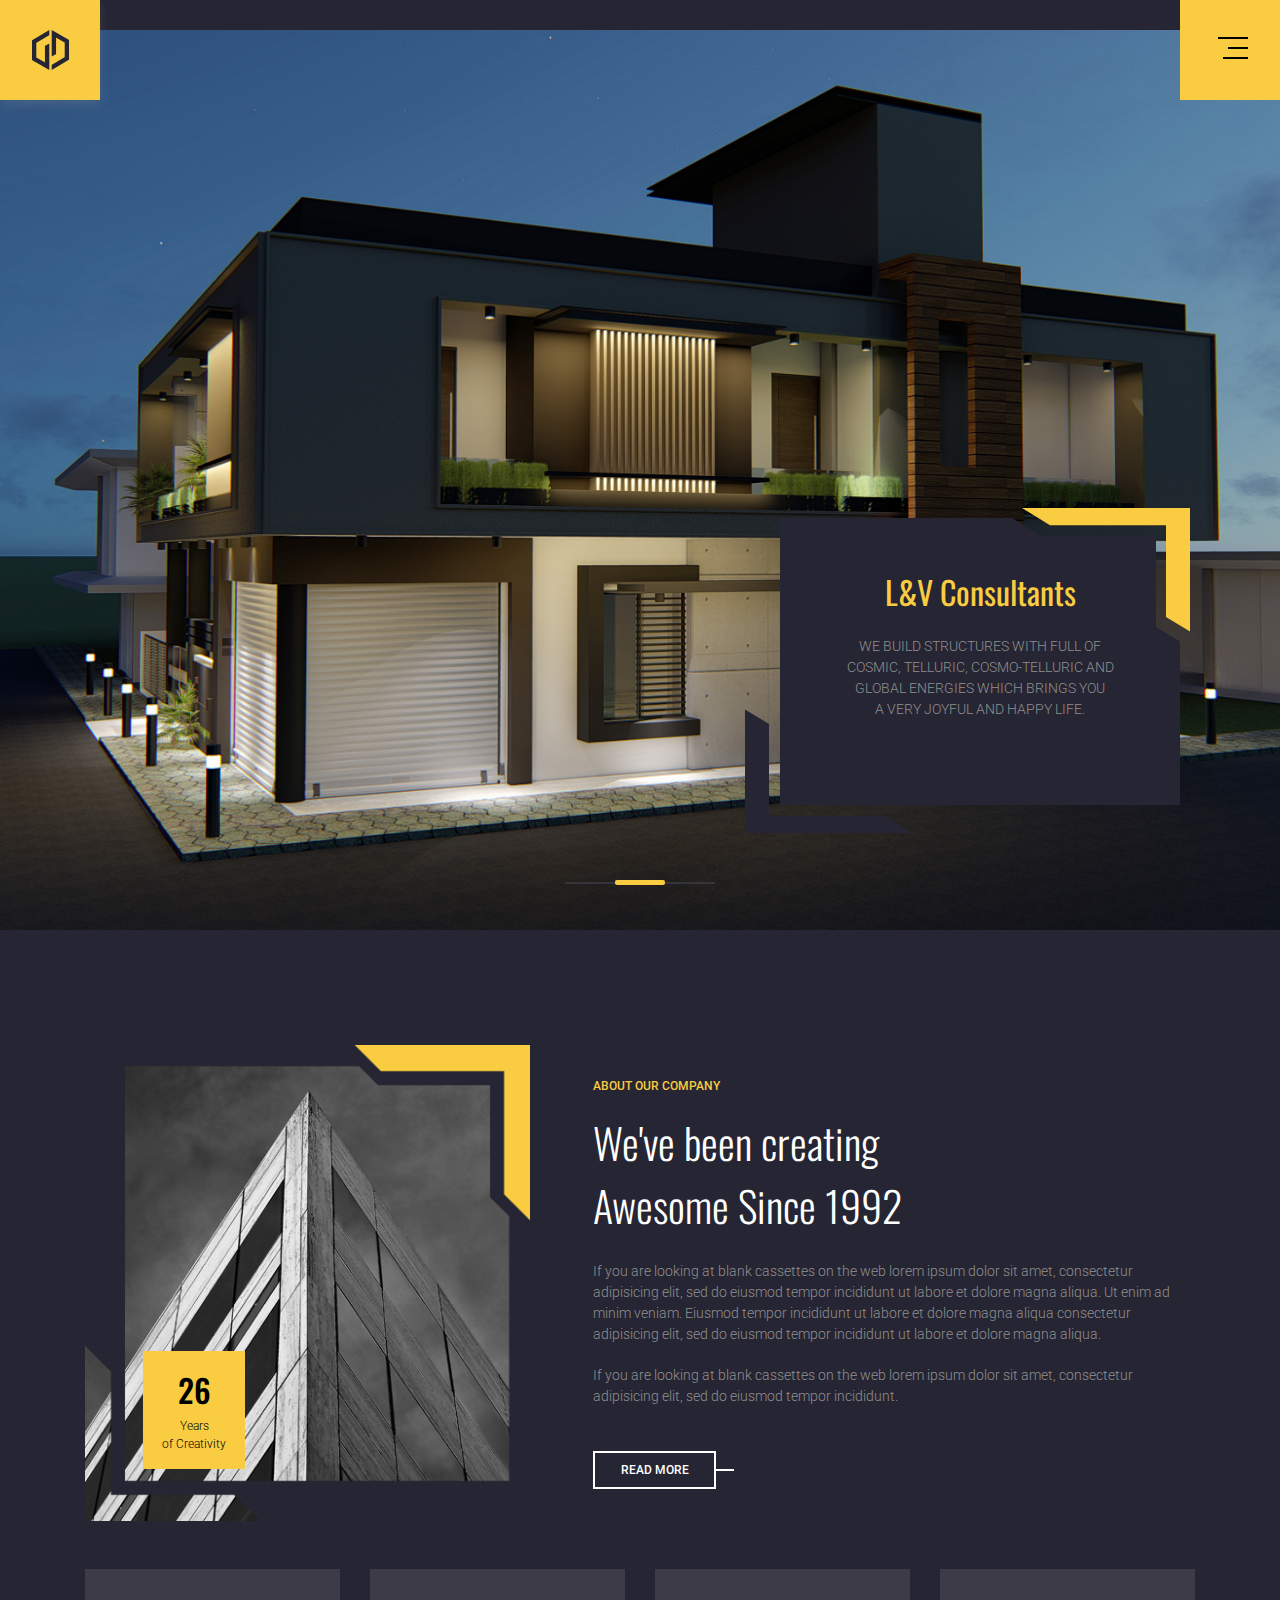
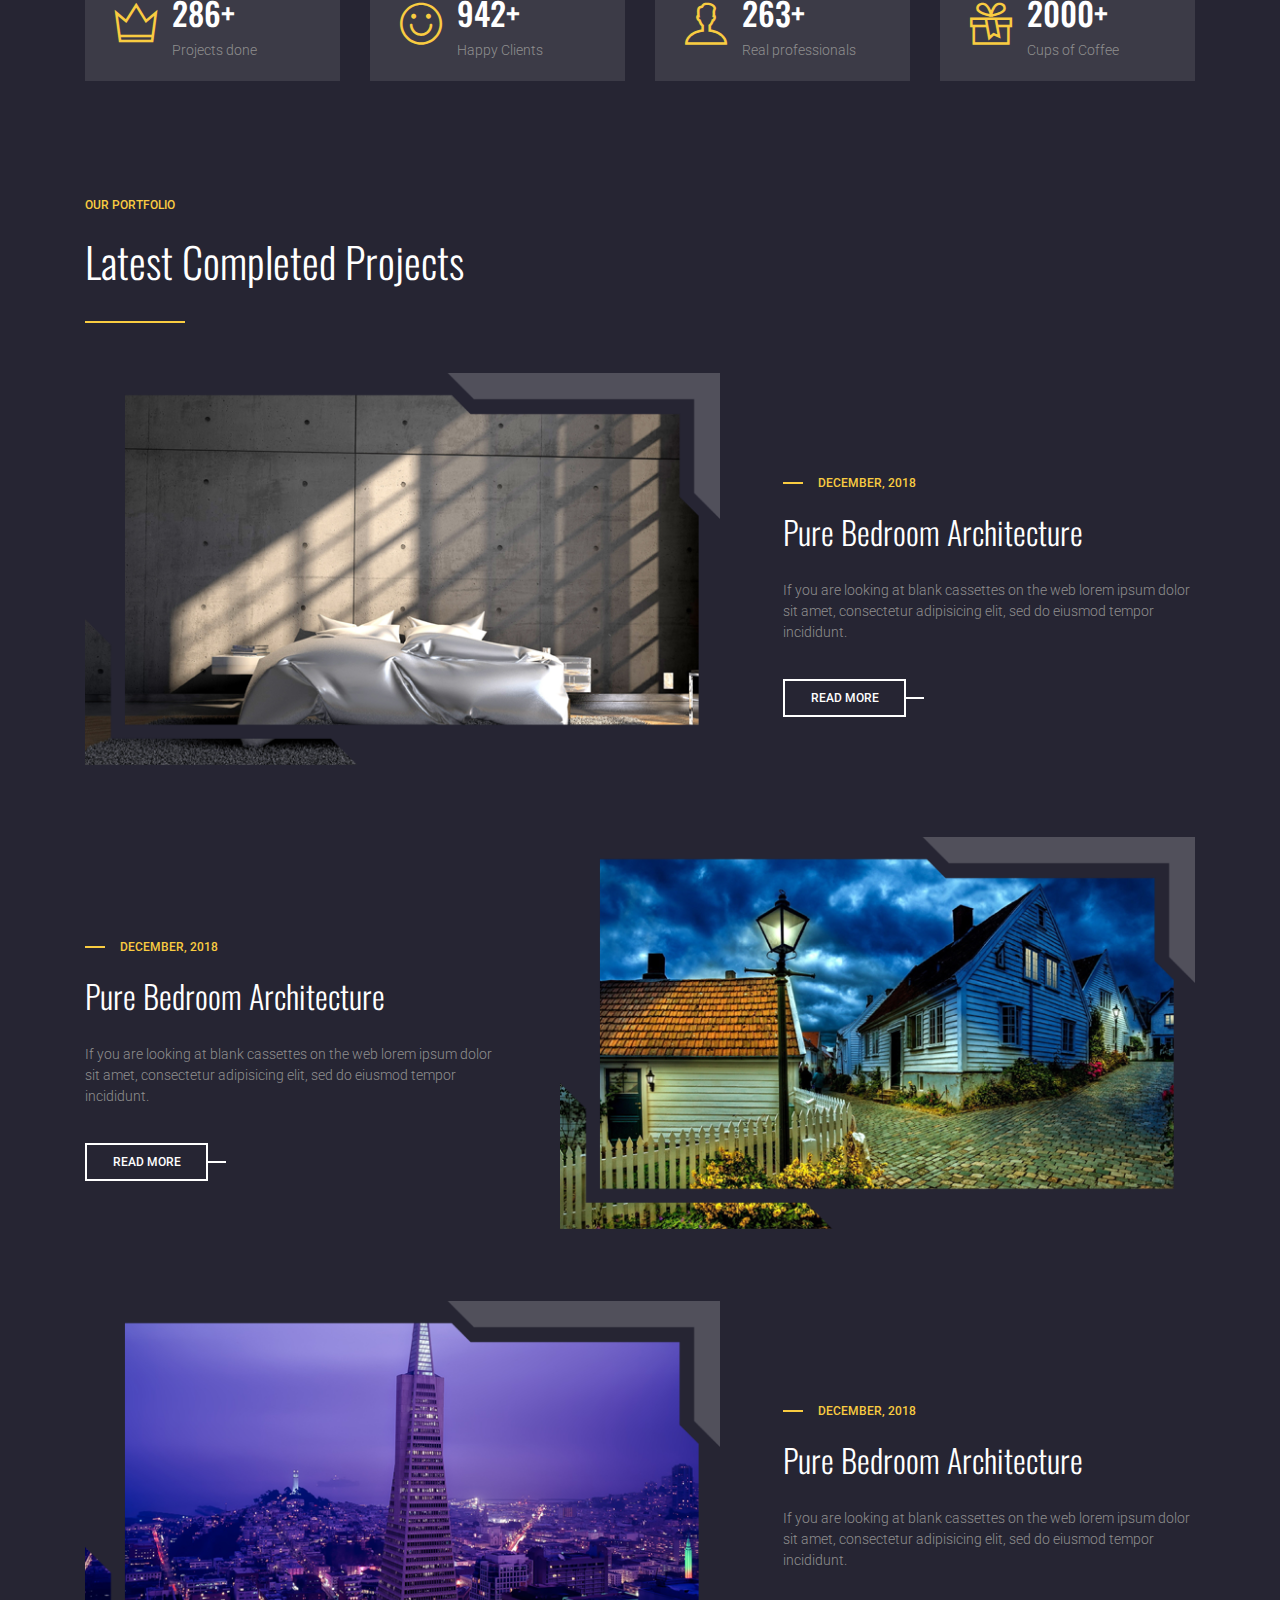
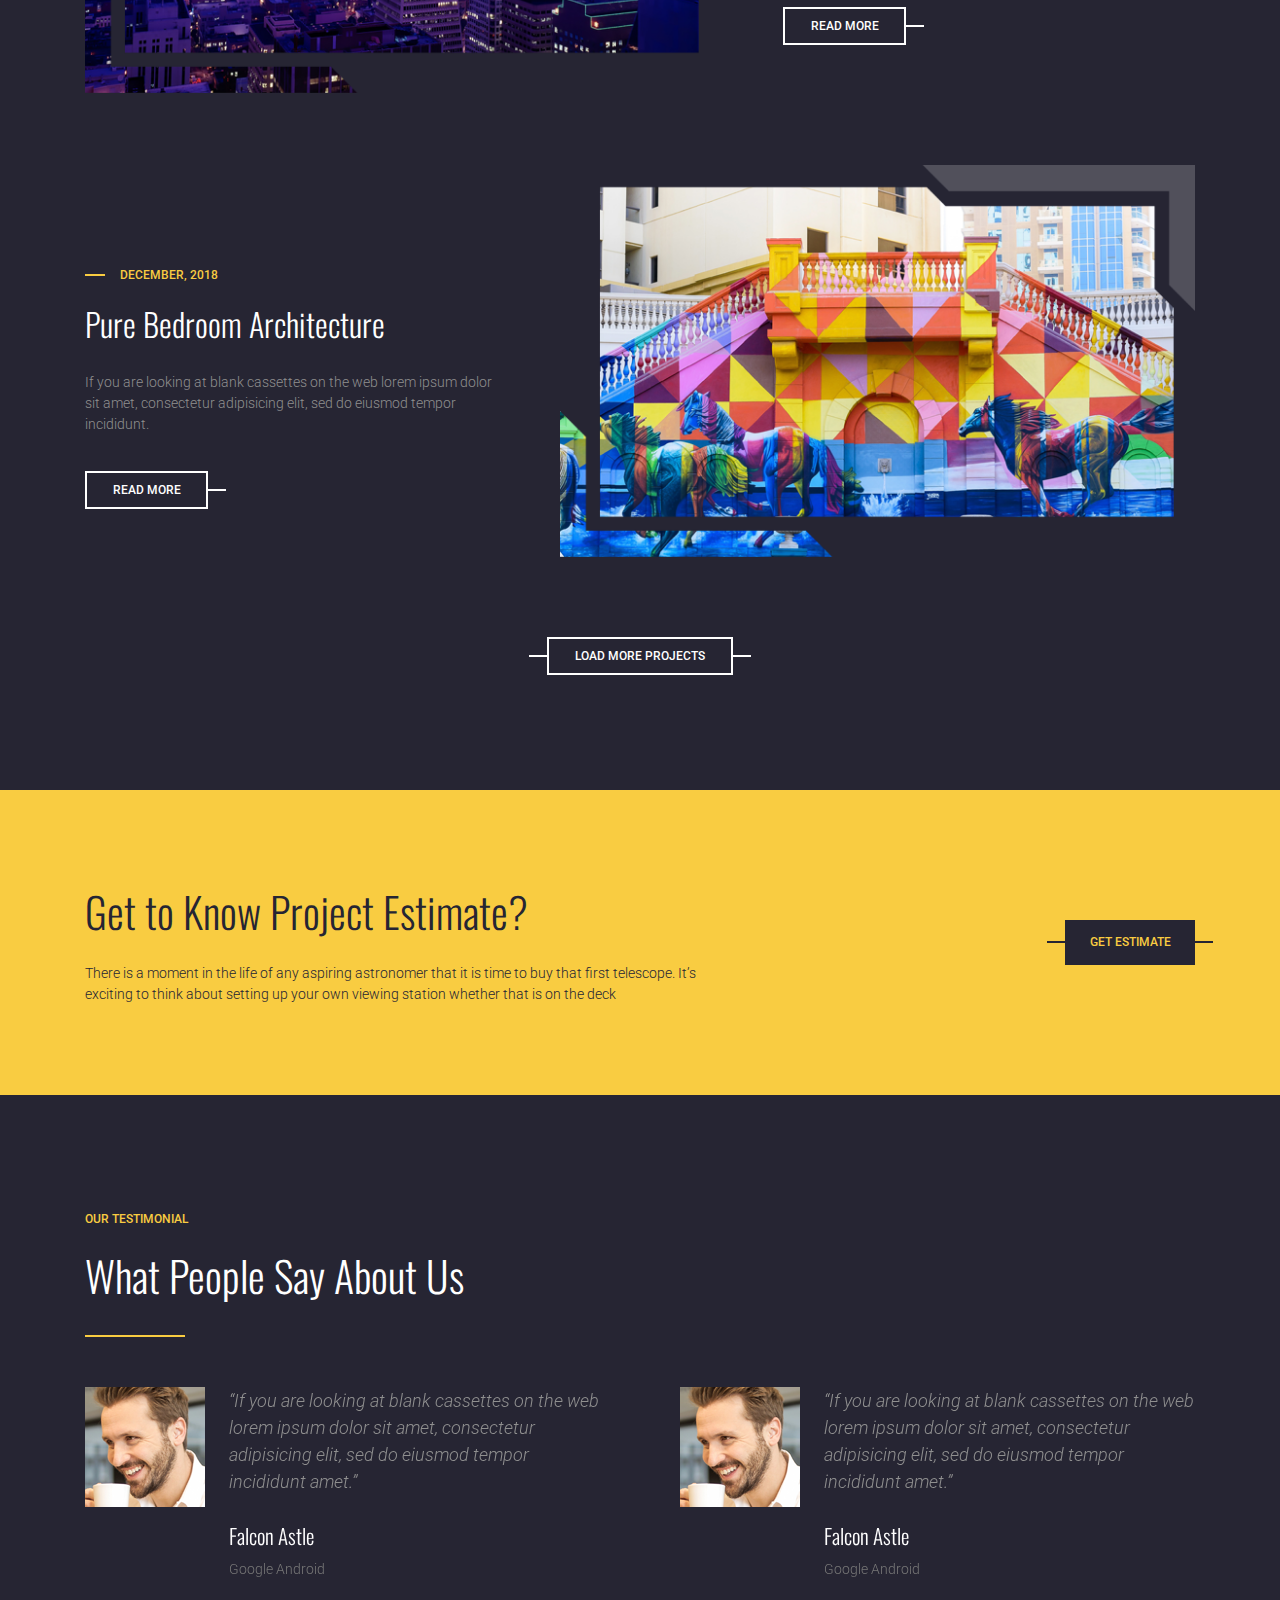
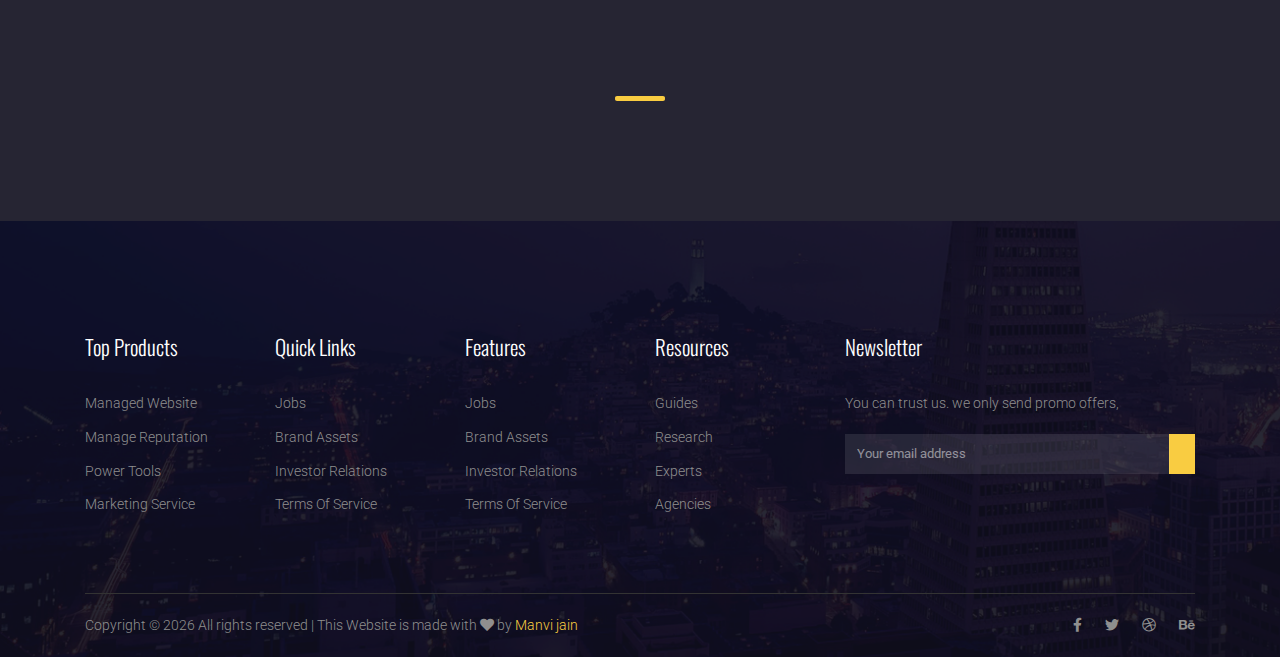
==== index.html @ 7d42d8de "Progress" ====
<!DOCTYPE html>
<html lang="en">
  <head>
    <meta charset="UTF-8" />
    <meta name="viewport" content="width=device-width, initial-scale=1.0" />
    <meta http-equiv="X-UA-Compatible" content="ie=edge" />
    <title>L&V Consultants</title>
    <link
      href="https://fonts.googleapis.com/css?family=Oswald:300,400,500"
      rel="stylesheet"
    />
    <link
      href="https://fonts.googleapis.com/css?family=Roboto:300i,400,500"
      rel="stylesheet"
    />

    <link rel="stylesheet" href="vendor/themify-icons/themify-icons.css" />
    <link
      rel="stylesheet"
      href="https://cdn.linearicons.com/free/1.0.0/icon-font.min.css"
    />
    <link
      rel="stylesheet"
      href="https://use.fontawesome.com/releases/v5.6.3/css/all.css"
    />
    <link
      rel="stylesheet"
      href="vendor/owl-carousel/owl.theme.default.min.css"
    />
    <link rel="stylesheet" href="vendor/owl-carousel/owl.carousel.min.css" />
    <link rel="stylesheet" href="vendor/bootstrap/bootstrap.min.css" />
    <link rel="stylesheet" href="css/style.css" />
  </head>
  <body>
    <!-- ================Offcanvus Menu Area =================-->
    <div class="side_menu">
      <ul class="list menu_right">
        <li>
          <a href="index.html">Home</a>
        </li>
        <li>
          <a href="about.html">About</a>
        </li>
        <li>
          <a href="projects.html">Projects</a>
        </li>
        <li>
          <a href="service.html">Service</a>
        </li>
        <!-- <li>
          <a href="#">Pages</a>
          <ul class="list">
            <li>
              <a href="elements.html">Elements</a>
            </li>
          </ul>
        </li> -->
        <!-- <li>
          <a href="#">Blog</a>
          <ul class="list">
            <li>
              <a href="blog.html">Blog</a>
            </li>
            <li>
              <a href="single-blog.html">Blog Details</a>
            </li>
          </ul>
        </li> -->
        <li>
          <a href="contact.html">Contact</a>
        </li>
      </ul>
    </div>
    <!--================End Offcanvus Menu Area =================-->

    <!--================Canvus Menu Area =================-->
    <div class="canvus_menu">
      <div class="container">
        <div class="float-right">
          <div class="toggle_icon" title="Menu Bar">
            <span></span>
          </div>
        </div>
      </div>
    </div>
    <!--================End Canvus Menu Area =================-->
    <header>
      <div class="hero">
        <a class="navbar-brand" href="index.html">
          <img src="img/logo.png" alt="" />
        </a>

        <div class="owl-carousel owl-theme heroCarousel">
          <div class="item">
            <div class="hero__slide">
              <img src="img/hero-1.jpg" alt="" />
              <div class="hero__slideContent text-center">
                <h1><b>L&V Consultants</b></h1>
                <p>
                  WE BUILD STRUCTURES WITH FULL OF <br />
                  COSMIC, TELLURIC, COSMO-TELLURIC AND <br />
                  GLOBAL ENERGIES WHICH BRINGS YOU <br />
                  A VERY JOYFUL AND HAPPY LIFE.
                </p>
                <!-- <a class="btn btn--leftBorder btn--rightBorder" href="#/"
                  >Details</a
                > -->
                <span class="hero__slideContent--right"></span>
              </div>
            </div>
          </div>
          <div class="item">
            <div class="hero__slide">
              <img src="img/hero-2.jpg" alt="" />
              <div class="hero__slideContent text-center">
                <h1><b>L&V Consultants</b></h1>
                <p>
                  WE BUILD STRUCTURES WITH FULL OF <br />
                  COSMIC, TELLURIC, COSMO-TELLURIC AND <br />
                  GLOBAL ENERGIES WHICH BRINGS YOU <br />
                  A VERY JOYFUL AND HAPPY LIFE.
                </p>
                <!-- <a class="btn btn--leftBorder btn--rightBorder" href="#/"
                  >Details</a
                > -->
                <span class="hero__slideContent--right"></span>
              </div>
            </div>
          </div>
          <div class="item">
            <div class="hero__slide">
              <img src="img/hero-3.jpg" alt="" />
              <div class="hero__slideContent text-center">
                <h1><b>L&V Consultants</b></h1>
                <p>
                  WE BUILD STRUCTURES WITH FULL OF <br />
                  COSMIC, TELLURIC, COSMO-TELLURIC AND <br />
                  GLOBAL ENERGIES WHICH BRINGS YOU <br />
                  A VERY JOYFUL AND HAPPY LIFE.
                </p>
                <!-- <a class="btn btn--leftBorder btn--rightBorder" href="#/"
                  >Details</a
                > -->
                <span class="hero__slideContent--right"></span>
              </div>
            </div>
          </div>
        </div>
      </div>
    </header>

    <section class="about section-margin mb-5">
      <div class="container">
        <div class="row align-items-center">
          <div class="col-md-5">
            <div class="about__img text-center text-md-left mb-5 mb-md-0">
              <img class="img-fluid" src="img/about.png" alt="" />
              <a href="#/" class="about__img__date text-center">
                <h3>26</h3>
                <p>
                  Years <br />
                  of Creativity
                </p>
              </a>
            </div>
          </div>
          <div class="col-md-7 pl-xl-5">
            <div class="section-intro">
              <h4 class="section-intro__title">About our Company</h4>
              <h2 class="section-intro__subtitle">
                We've been creating <br />
                Awesome Since 1992
              </h2>
            </div>
            <p>
              If you are looking at blank cassettes on the web lorem ipsum dolor
              sit amet, consectetur adipisicing elit, sed do eiusmod tempor
              incididunt ut labore et dolore magna aliqua. Ut enim ad minim
              veniam. Eiusmod tempor incididunt ut labore et dolore magna aliqua
              consectetur adipisicing elit, sed do eiusmod tempor incididunt ut
              labore et dolore magna aliqua.
            </p>
            <p>
              If you are looking at blank cassettes on the web lorem ipsum dolor
              sit amet, consectetur adipisicing elit, sed do eiusmod tempor
              incididunt.
            </p>
            <a class="btn btn--rightBorder mt-4" href="#/">Read More</a>
          </div>
        </div>
      </div>
    </section>

    <section class="overview">
      <div class="container">
        <div class="row">
          <div class="col-sm-6 col-lg-4 col-xl-3 mb-4 mb-xl-0">
            <div class="media align-items-center overview__single">
              <span class="overview__single__icon"
                ><i class="ti-crown"></i
              ></span>
              <div class="media-body">
                <h3>286+</h3>
                <p>Projects done</p>
              </div>
            </div>
          </div>

          <div class="col-sm-6 col-lg-4 col-xl-3 mb-4 mb-xl-0">
            <div class="media align-items-center overview__single">
              <span class="overview__single__icon"
                ><i class="ti-face-smile"></i
              ></span>
              <div class="media-body">
                <h3>942+</h3>
                <p>Happy Clients</p>
              </div>
            </div>
          </div>

          <div class="col-sm-6 col-lg-4 col-xl-3 mb-4 mb-xl-0">
            <div class="media align-items-center overview__single">
              <span class="overview__single__icon"
                ><i class="ti-user"></i
              ></span>
              <div class="media-body">
                <h3>263+</h3>
                <p>Real professionals</p>
              </div>
            </div>
          </div>

          <div class="col-sm-6 col-lg-4 col-xl-3 mb-4 mb-xl-0">
            <div class="media align-items-center overview__single">
              <span class="overview__single__icon"
                ><i class="ti-gift"></i
              ></span>
              <div class="media-body">
                <h3>2000+</h3>
                <p>Cups of Coffee</p>
              </div>
            </div>
          </div>
        </div>
      </div>
    </section>

    <section class="portfolio section-margin">
      <div class="container">
        <div class="section-intro">
          <h4 class="section-intro__title">OUR PORTFOLIO</h4>
          <h2 class="section-intro__subtitle bottom-border">
            Latest Completed Projects
          </h2>
        </div>

        <div class="row align-items-end pb-md-5 mb-4">
          <div class="col-md-7 mb-4 mb-md-0">
            <div class="portfolio__img">
              <img class="img-fluid" src="img/portfolio1.png" alt="" />
            </div>
          </div>
          <div class="col-md-5 mb-5 pl-xl-5">
            <h4 class="section-intro__title left-border">December, 2018</h4>
            <h2 class="section-intro__subtitle small">
              Pure Bedroom Architecture
            </h2>
            <p>
              If you are looking at blank cassettes on the web lorem ipsum dolor
              sit amet, consectetur adipisicing elit, sed do eiusmod tempor
              incididunt.
            </p>

            <a class="btn btn--rightBorder mt-3" href="#/">Read More</a>
          </div>
        </div>

        <div class="row align-items-end pb-md-5 mb-4">
          <div class="col-md-5 mb-5 pr-xl-5 order-2 order-md-1">
            <h4 class="section-intro__title left-border">December, 2018</h4>
            <h2 class="section-intro__subtitle small">
              Pure Bedroom Architecture
            </h2>
            <p>
              If you are looking at blank cassettes on the web lorem ipsum dolor
              sit amet, consectetur adipisicing elit, sed do eiusmod tempor
              incididunt.
            </p>

            <a class="btn btn--rightBorder mt-3" href="#/">Read More</a>
          </div>
          <div class="col-md-7 mb-4 mb-md-0 order-1 order-md-2">
            <div class="portfolio__img">
              <img class="img-fluid" src="img/portfolio2.png" alt="" />
            </div>
          </div>
        </div>

        <div class="row align-items-end pb-md-5 mb-4">
          <div class="col-md-7 mb-4 mb-md-0">
            <div class="portfolio__img">
              <img class="img-fluid" src="img/portfolio3.png" alt="" />
            </div>
          </div>

          <div class="col-md-5 mb-5 pl-xl-5">
            <h4 class="section-intro__title left-border">December, 2018</h4>
            <h2 class="section-intro__subtitle small">
              Pure Bedroom Architecture
            </h2>
            <p>
              If you are looking at blank cassettes on the web lorem ipsum dolor
              sit amet, consectetur adipisicing elit, sed do eiusmod tempor
              incididunt.
            </p>

            <a class="btn btn--rightBorder mt-3" href="#/">Read More</a>
          </div>
        </div>

        <div class="row align-items-end pb-md-5 mb-4">
          <div class="col-md-5 mb-5 pr-xl-5 order-2 order-md-1">
            <h4 class="section-intro__title left-border">December, 2018</h4>
            <h2 class="section-intro__subtitle small">
              Pure Bedroom Architecture
            </h2>
            <p>
              If you are looking at blank cassettes on the web lorem ipsum dolor
              sit amet, consectetur adipisicing elit, sed do eiusmod tempor
              incididunt.
            </p>

            <a class="btn btn--rightBorder mt-3" href="#/">Read More</a>
          </div>

          <div class="col-md-7 order-1 order-md-2 mb-4 mb-md-0">
            <div class="portfolio__img">
              <img class="img-fluid" src="img/portfolio4.png" alt="" />
            </div>
          </div>
        </div>

        <div class="text-center pt-2">
          <button class="btn btn--rightBorder btn--leftBorder">
            Load More Projects
          </button>
        </div>
      </div>
    </section>

    <section class="tips tips-bg">
      <div class="container">
        <div class="row align-items-center">
          <div class="col-lg-7 mb-4 mb-lg-0">
            <h2 class="section-intro__subtitle">
              Get to Know Project Estimate?
            </h2>
            <p>
              There is a moment in the life of any aspiring astronomer that it
              is time to buy that first telescope. It’s exciting to think about
              setting up your own viewing station whether that is on the deck
            </p>
          </div>
          <div class="col-lg-5 text-center text-lg-right">
            <a class="btn btn-dark btn--leftBorder btn--rightBorder" href="#/"
              >Get Estimate</a
            >
          </div>
        </div>
      </div>
    </section>

    <section class="testimonial section-margin">
      <div class="container">
        <div class="section-intro">
          <h4 class="section-intro__title">OUR Testimonial</h4>
          <h2 class="section-intro__subtitle bottom-border">
            What People Say About Us
          </h2>
        </div>

        <div class="owl-carousel owl-theme testimonialCarousel">
          <div class="item">
            <div class="media testimonial__slide">
              <img
                class="img-fluid mr-4"
                src="img/testimonial.png"
                width="120"
                height="125"
                alt=""
              />
              <div class="media-body">
                <blockquote>
                  “If you are looking at blank cassettes on the web lorem ipsum
                  dolor sit amet, consectetur adipisicing elit, sed do eiusmod
                  tempor incididunt amet.”
                </blockquote>
                <h3>Falcon Astle</h3>
                <p>Google Android</p>
              </div>
            </div>
          </div>
          <div class="item">
            <div class="media testimonial__slide">
              <img
                class="img-fluid mr-4"
                src="img/testimonial.png"
                width="120"
                height="125"
                alt=""
              />
              <div class="media-body">
                <blockquote>
                  “If you are looking at blank cassettes on the web lorem ipsum
                  dolor sit amet, consectetur adipisicing elit, sed do eiusmod
                  tempor incididunt amet.”
                </blockquote>
                <h3>Falcon Astle</h3>
                <p>Google Android</p>
              </div>
            </div>
          </div>
          <div class="item">
            <div class="media testimonial__slide">
              <img
                class="img-fluid mr-4"
                src="img/testimonial.png"
                width="120"
                height="125"
                alt=""
              />
              <div class="media-body">
                <blockquote>
                  “If you are looking at blank cassettes on the web lorem ipsum
                  dolor sit amet, consectetur adipisicing elit, sed do eiusmod
                  tempor incididunt amet.”
                </blockquote>
                <h3>Falcon Astle</h3>
                <p>Google Android</p>
              </div>
            </div>
          </div>
          <div class="item">
            <div class="media testimonial__slide">
              <img
                class="img-fluid mr-4"
                src="img/testimonial.png"
                width="120"
                height="125"
                alt=""
              />
              <div class="media-body">
                <blockquote>
                  “If you are looking at blank cassettes on the web lorem ipsum
                  dolor sit amet, consectetur adipisicing elit, sed do eiusmod
                  tempor incididunt amet.”
                </blockquote>
                <h3>Falcon Astle</h3>
                <p>Google Android</p>
              </div>
            </div>
          </div>
          <div class="item">
            <div class="media testimonial__slide">
              <img
                class="img-fluid mr-4"
                src="img/testimonial.png"
                width="120"
                height="125"
                alt=""
              />
              <div class="media-body">
                <blockquote>
                  “If you are looking at blank cassettes on the web lorem ipsum
                  dolor sit amet, consectetur adipisicing elit, sed do eiusmod
                  tempor incididunt amet.”
                </blockquote>
                <h3>Falcon Astle</h3>
                <p>Google Android</p>
              </div>
            </div>
          </div>
        </div>
      </div>
    </section>

    <footer class="footer footer-bg">
      <div class="container">
        <div class="row">
          <div class="col-sm-4 col-lg-2 mb-4 mb-lg-0 text-left">
            <h3 class="footer__title">Top Products</h3>
            <ul class="footer__link">
              <li><a href="#/">managed Website</a></li>
              <li><a href="#/">Manage Reputation</a></li>
              <li><a href="#/">power Tools</a></li>
              <li><a href="#/">Marketing Service</a></li>
            </ul>
          </div>
          <div class="col-sm-4 col-lg-2 mb-4 mb-lg-0 text-left">
            <h3 class="footer__title">Quick Links</h3>
            <ul class="footer__link">
              <li><a href="#/">Jobs</a></li>
              <li><a href="#/">Brand Assets</a></li>
              <li><a href="#/">Investor Relations</a></li>
              <li><a href="#/">Terms of Service</a></li>
            </ul>
          </div>
          <div class="col-sm-4 col-lg-2 mb-4 mb-lg-0 text-left">
            <h3 class="footer__title">Features</h3>
            <ul class="footer__link">
              <li><a href="#/">Jobs</a></li>
              <li><a href="#/">Brand Assets</a></li>
              <li><a href="#/">Investor Relations</a></li>
              <li><a href="#/">Terms of Service</a></li>
            </ul>
          </div>
          <div class="col-sm-4 col-lg-2 mb-4 mb-lg-0 text-left">
            <h3 class="footer__title">Resources</h3>
            <ul class="footer__link">
              <li><a href="#/">Guides</a></li>
              <li><a href="#/">Research</a></li>
              <li><a href="#/">Experts</a></li>
              <li><a href="#/">Agencies</a></li>
            </ul>
          </div>
          <div class="col-sm-8 col-lg-4 mb-4 mb-lg-0 text-left">
            <h3 class="footer__title">Newsletter</h3>
            <p>You can trust us. we only send promo offers,</p>
            <form action="" class="form-subscribe">
              <div class="input-group">
                <input
                  type="email"
                  class="form-control"
                  placeholder="Your email address"
                  required
                />
                <div class="input-group-append">
                  <button class="btn-append" type="submit">
                    <i class="lnr lnr-arrow-right"></i>
                  </button>
                </div>
              </div>
            </form>
          </div>
        </div>
        <div
          class="d-sm-flex justify-content-between footer__bottom top-border"
        >
          <p>
            <!-- Link back to Colorlib can't be removed. Template is licensed under CC BY 3.0. -->
            Copyright &copy;
            <script>
              document.write(new Date().getFullYear());
            </script>
            All rights reserved | This Website is made with
            <i class="fa fa-heart" aria-hidden="true"></i> by
            <a href="https://colorlib.com" target="_blank">Manvi jain</a>
            <!-- Link back to Colorlib can't be removed. Template is licensed under CC BY 3.0. -->
          </p>
          <ul class="social-icons mt-2 mt-sm-0">
            <li>
              <a href="#/"><i class="fab fa-facebook-f"></i></a>
            </li>
            <li>
              <a href="#/"><i class="fab fa-twitter"></i></a>
            </li>
            <li>
              <a href="#/"><i class="fab fa-dribbble"></i></a>
            </li>
            <li>
              <a href="#/"><i class="fab fa-behance"></i></a>
            </li>
          </ul>
        </div>
      </div>
    </footer>

    <script src="vendor/jquery/jquery-3.2.1.min.js"></script>
    <script src="vendor/bootstrap/bootstrap.bundle.min.js"></script>
    <script src="vendor/owl-carousel/owl.carousel.min.js"></script>

    <script>
      var testimonialCarousel = $(".testimonialCarousel");
      testimonialCarousel.owlCarousel({
        loop: true,
        margin: 80,
        startPosition: 2,
        nav: false,
        responsiveClass: true,
        responsive: {
          0: {
            items: 1,
          },
          1000: {
            items: 2,
            loop: true,
          },
        },
      });

      var heroCarousel = $(".heroCarousel");
      heroCarousel.owlCarousel({
        loop: true,
        margin: 10,
        nav: false,
        startPosition: 1,
        responsiveClass: true,
        responsive: {
          0: {
            items: 1,
          },
        },
      });

      var dropToggle = $(".menu_right > li").has("ul").children("a");
      dropToggle.on("click", function () {
        dropToggle.not(this).closest("li").find("ul").slideUp(200);
        $(this).closest("li").children("ul").slideToggle(200);
        return false;
      });

      $(".toggle_icon").on("click", function () {
        $("body").toggleClass("open");
      });
    </script>
  </body>
</html>
---- vendor/themify-icons/themify-icons.css ----
@font-face {
	font-family: 'themify';
	src:url('fonts/themify.eot?-fvbane');
	src:url('fonts/themify.eot?#iefix-fvbane') format('embedded-opentype'),
		url('fonts/themify.woff?-fvbane') format('woff'),
		url('fonts/themify.ttf?-fvbane') format('truetype'),
		url('fonts/themify.svg?-fvbane#themify') format('svg');
	font-weight: normal;
	font-style: normal;
}

[class^="ti-"], [class*=" ti-"] {
	font-family: 'themify';
	speak: none;
	font-style: normal;
	font-weight: normal;
	font-variant: normal;
	text-transform: none;
	line-height: 1;

	/* Better Font Rendering =========== */
	-webkit-font-smoothing: antialiased;
	-moz-osx-font-smoothing: grayscale;
}

.ti-wand:before {
	content: "\e600";
}
.ti-volume:before {
	content: "\e601";
}
.ti-user:before {
	content: "\e602";
}
.ti-unlock:before {
	content: "\e603";
}
.ti-unlink:before {
	content: "\e604";
}
.ti-trash:before {
	content: "\e605";
}
.ti-thought:before {
	content: "\e606";
}
.ti-target:before {
	content: "\e607";
}
.ti-tag:before {
	content: "\e608";
}
.ti-tablet:before {
	content: "\e609";
}
.ti-star:before {
	content: "\e60a";
}
.ti-spray:before {
	content: "\e60b";
}
.ti-signal:before {
	content: "\e60c";
}
.ti-shopping-cart:before {
	content: "\e60d";
}
.ti-shopping-cart-full:before {
	content: "\e60e";
}
.ti-settings:before {
	content: "\e60f";
}
.ti-search:before {
	content: "\e610";
}
.ti-zoom-in:before {
	content: "\e611";
}
.ti-zoom-out:before {
	content: "\e612";
}
.ti-cut:before {
	content: "\e613";
}
.ti-ruler:before {
	content: "\e614";
}
.ti-ruler-pencil:before {
	content: "\e615";
}
.ti-ruler-alt:before {
	content: "\e616";
}
.ti-bookmark:before {
	content: "\e617";
}
.ti-bookmark-alt:before {
	content: "\e618";
}
.ti-reload:before {
	content: "\e619";
}
.ti-plus:before {
	content: "\e61a";
}
.ti-pin:before {
	content: "\e61b";
}
.ti-pencil:before {
	content: "\e61c";
}
.ti-pencil-alt:before {
	content: "\e61d";
}
.ti-paint-roller:before {
	content: "\e61e";
}
.ti-paint-bucket:before {
	content: "\e61f";
}
.ti-na:before {
	content: "\e620";
}
.ti-mobile:before {
	content: "\e621";
}
.ti-minus:before {
	content: "\e622";
}
.ti-medall:before {
	content: "\e623";
}
.ti-medall-alt:before {
	content: "\e624";
}
.ti-marker:before {
	content: "\e625";
}
.ti-marker-alt:before {
	content: "\e626";
}
.ti-arrow-up:before {
	content: "\e627";
}
.ti-arrow-right:before {
	content: "\e628";
}
.ti-arrow-left:before {
	content: "\e629";
}
.ti-arrow-down:before {
	content: "\e62a";
}
.ti-lock:before {
	content: "\e62b";
}
.ti-location-arrow:before {
	content: "\e62c";
}
.ti-link:before {
	content: "\e62d";
}
.ti-layout:before {
	content: "\e62e";
}
.ti-layers:before {
	content: "\e62f";
}
.ti-layers-alt:before {
	content: "\e630";
}
.ti-key:before {
	content: "\e631";
}
.ti-import:before {
	content: "\e632";
}
.ti-image:before {
	content: "\e633";
}
.ti-heart:before {
	content: "\e634";
}
.ti-heart-broken:before {
	content: "\e635";
}
.ti-hand-stop:before {
	content: "\e636";
}
.ti-hand-open:before {
	content: "\e637";
}
.ti-hand-drag:before {
	content: "\e638";
}
.ti-folder:before {
	content: "\e639";
}
.ti-flag:before {
	content: "\e63a";
}
.ti-flag-alt:before {
	content: "\e63b";
}
.ti-flag-alt-2:before {
	content: "\e63c";
}
.ti-eye:before {
	content: "\e63d";
}
.ti-export:before {
	content: "\e63e";
}
.ti-exchange-vertical:before {
	content: "\e63f";
}
.ti-desktop:before {
	content: "\e640";
}
.ti-cup:before {
	content: "\e641";
}
.ti-crown:before {
	content: "\e642";
}
.ti-comments:before {
	content: "\e643";
}
.ti-comment:before {
	content: "\e644";
}
.ti-comment-alt:before {
	content: "\e645";
}
.ti-close:before {
	content: "\e646";
}
.ti-clip:before {
	content: "\e647";
}
.ti-angle-up:before {
	content: "\e648";
}
.ti-angle-right:before {
	content: "\e649";
}
.ti-angle-left:before {
	content: "\e64a";
}
.ti-angle-down:before {
	content: "\e64b";
}
.ti-check:before {
	content: "\e64c";
}
.ti-check-box:before {
	content: "\e64d";
}
.ti-camera:before {
	content: "\e64e";
}
.ti-announcement:before {
	content: "\e64f";
}
.ti-brush:before {
	content: "\e650";
}
.ti-briefcase:before {
	content: "\e651";
}
.ti-bolt:before {
	content: "\e652";
}
.ti-bolt-alt:before {
	content: "\e653";
}
.ti-blackboard:before {
	content: "\e654";
}
.ti-bag:before {
	content: "\e655";
}
.ti-move:before {
	content: "\e656";
}
.ti-arrows-vertical:before {
	content: "\e657";
}
.ti-arrows-horizontal:before {
	content: "\e658";
}
.ti-fullscreen:before {
	content: "\e659";
}
.ti-arrow-top-right:before {
	content: "\e65a";
}
.ti-arrow-top-left:before {
	content: "\e65b";
}
.ti-arrow-circle-up:before {
	content: "\e65c";
}
.ti-arrow-circle-right:before {
	content: "\e65d";
}
.ti-arrow-circle-left:before {
	content: "\e65e";
}
.ti-arrow-circle-down:before {
	content: "\e65f";
}
.ti-angle-double-up:before {
	content: "\e660";
}
.ti-angle-double-right:before {
	content: "\e661";
}
.ti-angle-double-left:before {
	content: "\e662";
}
.ti-angle-double-down:before {
	content: "\e663";
}
.ti-zip:before {
	content: "\e664";
}
.ti-world:before {
	content: "\e665";
}
.ti-wheelchair:before {
	content: "\e666";
}
.ti-view-list:before {
	content: "\e667";
}
.ti-view-list-alt:before {
	content: "\e668";
}
.ti-view-grid:before {
	content: "\e669";
}
.ti-uppercase:before {
	content: "\e66a";
}
.ti-upload:before {
	content: "\e66b";
}
.ti-underline:before {
	content: "\e66c";
}
.ti-truck:before {
	content: "\e66d";
}
.ti-timer:before {
	content: "\e66e";
}
.ti-ticket:before {
	content: "\e66f";
}
.ti-thumb-up:before {
	content: "\e670";
}
.ti-thumb-down:before {
	content: "\e671";
}
.ti-text:before {
	content: "\e672";
}
.ti-stats-up:before {
	content: "\e673";
}
.ti-stats-down:before {
	content: "\e674";
}
.ti-split-v:before {
	content: "\e675";
}
.ti-split-h:before {
	content: "\e676";
}
.ti-smallcap:before {
	content: "\e677";
}
.ti-shine:before {
	content: "\e678";
}
.ti-shift-right:before {
	content: "\e679";
}
.ti-shift-left:before {
	content: "\e67a";
}
.ti-shield:before {
	content: "\e67b";
}
.ti-notepad:before {
	content: "\e67c";
}
.ti-server:before {
	content: "\e67d";
}
.ti-quote-right:before {
	content: "\e67e";
}
.ti-quote-left:before {
	content: "\e67f";
}
.ti-pulse:before {
	content: "\e680";
}
.ti-printer:before {
	content: "\e681";
}
.ti-power-off:before {
	content: "\e682";
}
.ti-plug:before {
	content: "\e683";
}
.ti-pie-chart:before {
	content: "\e684";
}
.ti-paragraph:before {
	content: "\e685";
}
.ti-panel:before {
	content: "\e686";
}
.ti-package:before {
	content: "\e687";
}
.ti-music:before {
	content: "\e688";
}
.ti-music-alt:before {
	content: "\e689";
}
.ti-mouse:before {
	content: "\e68a";
}
.ti-mouse-alt:before {
	content: "\e68b";
}
.ti-money:before {
	content: "\e68c";
}
.ti-microphone:before {
	content: "\e68d";
}
.ti-menu:before {
	content: "\e68e";
}
.ti-menu-alt:before {
	content: "\e68f";
}
.ti-map:before {
	content: "\e690";
}
.ti-map-alt:before {
	content: "\e691";
}
.ti-loop:before {
	content: "\e692";
}
.ti-location-pin:before {
	content: "\e693";
}
.ti-list:before {
	content: "\e694";
}
.ti-light-bulb:before {
	content: "\e695";
}
.ti-Italic:before {
	content: "\e696";
}
.ti-info:before {
	content: "\e697";
}
.ti-infinite:before {
	content: "\e698";
}
.ti-id-badge:before {
	content: "\e699";
}
.ti-hummer:before {
	content: "\e69a";
}
.ti-home:before {
	content: "\e69b";
}
.ti-help:before {
	content: "\e69c";
}
.ti-headphone:before {
	content: "\e69d";
}
.ti-harddrives:before {
	content: "\e69e";
}
.ti-harddrive:before {
	content: "\e69f";
}
.ti-gift:before {
	content: "\e6a0";
}
.ti-game:before {
	content: "\e6a1";
}
.ti-filter:before {
	content: "\e6a2";
}
.ti-files:before {
	content: "\e6a3";
}
.ti-file:before {
	content: "\e6a4";
}
.ti-eraser:before {
	content: "\e6a5";
}
.ti-envelope:before {
	content: "\e6a6";
}
.ti-download:before {
	content: "\e6a7";
}
.ti-direction:before {
	content: "\e6a8";
}
.ti-direction-alt:before {
	content: "\e6a9";
}
.ti-dashboard:before {
	content: "\e6aa";
}
.ti-control-stop:before {
	content: "\e6ab";
}
.ti-control-shuffle:before {
	content: "\e6ac";
}
.ti-control-play:before {
	content: "\e6ad";
}
.ti-control-pause:before {
	content: "\e6ae";
}
.ti-control-forward:before {
	content: "\e6af";
}
.ti-control-backward:before {
	content: "\e6b0";
}
.ti-cloud:before {
	content: "\e6b1";
}
.ti-cloud-up:before {
	content: "\e6b2";
}
.ti-cloud-down:before {
	content: "\e6b3";
}
.ti-clipboard:before {
	content: "\e6b4";
}
.ti-car:before {
	content: "\e6b5";
}
.ti-calendar:before {
	content: "\e6b6";
}
.ti-book:before {
	content: "\e6b7";
}
.ti-bell:before {
	content: "\e6b8";
}
.ti-basketball:before {
	content: "\e6b9";
}
.ti-bar-chart:before {
	content: "\e6ba";
}
.ti-bar-chart-alt:before {
	content: "\e6bb";
}
.ti-back-right:before {
	content: "\e6bc";
}
.ti-back-left:before {
	content: "\e6bd";
}
.ti-arrows-corner:before {
	content: "\e6be";
}
.ti-archive:before {
	content: "\e6bf";
}
.ti-anchor:before {
	content: "\e6c0";
}
.ti-align-right:before {
	content: "\e6c1";
}
.ti-align-left:before {
	content: "\e6c2";
}
.ti-align-justify:before {
	content: "\e6c3";
}
.ti-align-center:before {
	content: "\e6c4";
}
.ti-alert:before {
	content: "\e6c5";
}
.ti-alarm-clock:before {
	content: "\e6c6";
}
.ti-agenda:before {
	content: "\e6c7";
}
.ti-write:before {
	content: "\e6c8";
}
.ti-window:before {
	content: "\e6c9";
}
.ti-widgetized:before {
	content: "\e6ca";
}
.ti-widget:before {
	content: "\e6cb";
}
.ti-widget-alt:before {
	content: "\e6cc";
}
.ti-wallet:before {
	content: "\e6cd";
}
.ti-video-clapper:before {
	content: "\e6ce";
}
.ti-video-camera:before {
	content: "\e6cf";
}
.ti-vector:before {
	content: "\e6d0";
}
.ti-themify-logo:before {
	content: "\e6d1";
}
.ti-themify-favicon:before {
	content: "\e6d2";
}
.ti-themify-favicon-alt:before {
	content: "\e6d3";
}
.ti-support:before {
	content: "\e6d4";
}
.ti-stamp:before {
	content: "\e6d5";
}
.ti-split-v-alt:before {
	content: "\e6d6";
}
.ti-slice:before {
	content: "\e6d7";
}
.ti-shortcode:before {
	content: "\e6d8";
}
.ti-shift-right-alt:before {
	content: "\e6d9";
}
.ti-shift-left-alt:before {
	content: "\e6da";
}
.ti-ruler-alt-2:before {
	content: "\e6db";
}
.ti-receipt:before {
	content: "\e6dc";
}
.ti-pin2:before {
	content: "\e6dd";
}
.ti-pin-alt:before {
	content: "\e6de";
}
.ti-pencil-alt2:before {
	content: "\e6df";
}
.ti-palette:before {
	content: "\e6e0";
}
.ti-more:before {
	content: "\e6e1";
}
.ti-more-alt:before {
	content: "\e6e2";
}
.ti-microphone-alt:before {
	content: "\e6e3";
}
.ti-magnet:before {
	content: "\e6e4";
}
.ti-line-double:before {
	content: "\e6e5";
}
.ti-line-dotted:before {
	content: "\e6e6";
}
.ti-line-dashed:before {
	content: "\e6e7";
}
.ti-layout-width-full:before {
	content: "\e6e8";
}
.ti-layout-width-default:before {
	content: "\e6e9";
}
.ti-layout-width-default-alt:before {
	content: "\e6ea";
}
.ti-layout-tab:before {
	content: "\e6eb";
}
.ti-layout-tab-window:before {
	content: "\e6ec";
}
.ti-layout-tab-v:before {
	content: "\e6ed";
}
.ti-layout-tab-min:before {
	content: "\e6ee";
}
.ti-layout-slider:before {
	content: "\e6ef";
}
.ti-layout-slider-alt:before {
	content: "\e6f0";
}
.ti-layout-sidebar-right:before {
	content: "\e6f1";
}
.ti-layout-sidebar-none:before {
	content: "\e6f2";
}
.ti-layout-sidebar-left:before {
	content: "\e6f3";
}
.ti-layout-placeholder:before {
	content: "\e6f4";
}
.ti-layout-menu:before {
	content: "\e6f5";
}
.ti-layout-menu-v:before {
	content: "\e6f6";
}
.ti-layout-menu-separated:before {
	content: "\e6f7";
}
.ti-layout-menu-full:before {
	content: "\e6f8";
}
.ti-layout-media-right-alt:before {
	content: "\e6f9";
}
.ti-layout-media-right:before {
	content: "\e6fa";
}
.ti-layout-media-overlay:before {
	content: "\e6fb";
}
.ti-layout-media-overlay-alt:before {
	content: "\e6fc";
}
.ti-layout-media-overlay-alt-2:before {
	content: "\e6fd";
}
.ti-layout-media-left-alt:before {
	content: "\e6fe";
}
.ti-layout-media-left:before {
	content: "\e6ff";
}
.ti-layout-media-center-alt:before {
	content: "\e700";
}
.ti-layout-media-center:before {
	content: "\e701";
}
.ti-layout-list-thumb:before {
	content: "\e702";
}
.ti-layout-list-thumb-alt:before {
	content: "\e703";
}
.ti-layout-list-post:before {
	content: "\e704";
}
.ti-layout-list-large-image:before {
	content: "\e705";
}
.ti-layout-line-solid:before {
	content: "\e706";
}
.ti-layout-grid4:before {
	content: "\e707";
}
.ti-layout-grid3:before {
	content: "\e708";
}
.ti-layout-grid2:before {
	content: "\e709";
}
.ti-layout-grid2-thumb:before {
	content: "\e70a";
}
.ti-layout-cta-right:before {
	content: "\e70b";
}
.ti-layout-cta-left:before {
	content: "\e70c";
}
.ti-layout-cta-center:before {
	content: "\e70d";
}
.ti-layout-cta-btn-right:before {
	content: "\e70e";
}
.ti-layout-cta-btn-left:before {
	content: "\e70f";
}
.ti-layout-column4:before {
	content: "\e710";
}
.ti-layout-column3:before {
	content: "\e711";
}
.ti-layout-column2:before {
	content: "\e712";
}
.ti-layout-accordion-separated:before {
	content: "\e713";
}
.ti-layout-accordion-merged:before {
	content: "\e714";
}
.ti-layout-accordion-list:before {
	content: "\e715";
}
.ti-ink-pen:before {
	content: "\e716";
}
.ti-info-alt:before {
	content: "\e717";
}
.ti-help-alt:before {
	content: "\e718";
}
.ti-headphone-alt:before {
	content: "\e719";
}
.ti-hand-point-up:before {
	content: "\e71a";
}
.ti-hand-point-right:before {
	content: "\e71b";
}
.ti-hand-point-left:before {
	content: "\e71c";
}
.ti-hand-point-down:before {
	content: "\e71d";
}
.ti-gallery:before {
	content: "\e71e";
}
.ti-face-smile:before {
	content: "\e71f";
}
.ti-face-sad:before {
	content: "\e720";
}
.ti-credit-card:before {
	content: "\e721";
}
.ti-control-skip-forward:before {
	content: "\e722";
}
.ti-control-skip-backward:before {
	content: "\e723";
}
.ti-control-record:before {
	content: "\e724";
}
.ti-control-eject:before {
	content: "\e725";
}
.ti-comments-smiley:before {
	content: "\e726";
}
.ti-brush-alt:before {
	content: "\e727";
}
.ti-youtube:before {
	content: "\e728";
}
.ti-vimeo:before {
	content: "\e729";
}
.ti-twitter:before {
	content: "\e72a";
}
.ti-time:before {
	content: "\e72b";
}
.ti-tumblr:before {
	content: "\e72c";
}
.ti-skype:before {
	content: "\e72d";
}
.ti-share:before {
	content: "\e72e";
}
.ti-share-alt:before {
	content: "\e72f";
}
.ti-rocket:before {
	content: "\e730";
}
.ti-pinterest:before {
	content: "\e731";
}
.ti-new-window:before {
	content: "\e732";
}
.ti-microsoft:before {
	content: "\e733";
}
.ti-list-ol:before {
	content: "\e734";
}
.ti-linkedin:before {
	content: "\e735";
}
.ti-layout-sidebar-2:before {
	content: "\e736";
}
.ti-layout-grid4-alt:before {
	content: "\e737";
}
.ti-layout-grid3-alt:before {
	content: "\e738";
}
.ti-layout-grid2-alt:before {
	content: "\e739";
}
.ti-layout-column4-alt:before {
	content: "\e73a";
}
.ti-layout-column3-alt:before {
	content: "\e73b";
}
.ti-layout-column2-alt:before {
	content: "\e73c";
}
.ti-instagram:before {
	content: "\e73d";
}
.ti-google:before {
	content: "\e73e";
}
.ti-github:before {
	content: "\e73f";
}
.ti-flickr:before {
	content: "\e740";
}
.ti-facebook:before {
	content: "\e741";
}
.ti-dropbox:before {
	content: "\e742";
}
.ti-dribbble:before {
	content: "\e743";
}
.ti-apple:before {
	content: "\e744";
}
.ti-android:before {
	content: "\e745";
}
.ti-save:before {
	content: "\e746";
}
.ti-save-alt:before {
	content: "\e747";
}
.ti-yahoo:before {
	content: "\e748";
}
.ti-wordpress:before {
	content: "\e749";
}
.ti-vimeo-alt:before {
	content: "\e74a";
}
.ti-twitter-alt:before {
	content: "\e74b";
}
.ti-tumblr-alt:before {
	content: "\e74c";
}
.ti-trello:before {
	content: "\e74d";
}
.ti-stack-overflow:before {
	content: "\e74e";
}
.ti-soundcloud:before {
	content: "\e74f";
}
.ti-sharethis:before {
	content: "\e750";
}
.ti-sharethis-alt:before {
	content: "\e751";
}
.ti-reddit:before {
	content: "\e752";
}
.ti-pinterest-alt:before {
	content: "\e753";
}
.ti-microsoft-alt:before {
	content: "\e754";
}
.ti-linux:before {
	content: "\e755";
}
.ti-jsfiddle:before {
	content: "\e756";
}
.ti-joomla:before {
	content: "\e757";
}
.ti-html5:before {
	content: "\e758";
}
.ti-flickr-alt:before {
	content: "\e759";
}
.ti-email:before {
	content: "\e75a";
}
.ti-drupal:before {
	content: "\e75b";
}
.ti-dropbox-alt:before {
	content: "\e75c";
}
.ti-css3:before {
	content: "\e75d";
}
.ti-rss:before {
	content: "\e75e";
}
.ti-rss-alt:before {
	content: "\e75f";
}
---- css/style.css ----
@define-mixin atSmall {
  @media (min-width: 576px) {
    @mixin-content;
  }
}
@define-mixin atMedium {
  @media (min-width: 768px) {
    @mixin-content;
  }
}
@define-mixin atLarge {
  @media (min-width: 992px) {
    @mixin-content;
  }
}
@define-mixin atExtraLarge {
  @media (min-width: 1200px) {
    @mixin-content;
  }
}
body {
  font-family: "Roboto", sans-serif;
  background: #262533;
  color: #8f8f8f;
  font-size: 0.875rem;
  font-weight: 300;
}

h1,
h2,
h3 {
  font-family: "Oswald", sans-serif;
}

p {
  margin-bottom: 20px;
}

a:hover {
  text-decoration: none;
}

ul {
  margin: 0;
  padding: 0;
  list-style-type: none;
}

button {
  cursor: pointer;
}

.btn:focus {
  outline: 0;
  box-shadow: none;
}

.form-control:hover,
.form-control:focus {
  outline: 0;
  box-shadow: none;
}

.owl-carousel .owl-item img {
  width: auto !important;
}

.section-margin {
  margin-top: 60px;
  margin-bottom: 60px;
}
@media (min-width: 992px) {
  .section-margin {
    margin-top: 115px;
    margin-bottom: 115px;
  }
}

.navbar-brand {
  position: absolute;
  z-index: 50;
  top: 0;
  left: 0;
  padding: 0;
  box-shadow: 0px 5px 10px 0px rgba(153, 153, 153, 0.2);
}
.navbar-brand img {
  width: 70px;
  height: 70px;
}
@media (min-width: 1200px) {
  .navbar-brand img {
    width: 100px;
    height: 100px;
  }
}

.mt-20 {
  margin-top: 20px;
}

.mt-30 {
  margin-top: 30px;
}

.section-intro__title {
  font-size: 0.75rem;
  color: #f9cc41;
  margin-bottom: 1rem;
  text-transform: uppercase;
}
.section-intro__title.left-border {
  padding-left: 35px;
  position: relative;
}
.section-intro__title.left-border:after {
  content: "";
  display: block;
  min-width: 20px;
  height: 2px;
  background: #f9cc41;
  position: absolute;
  top: 50%;
  transform: translateY(-50%);
  left: 0;
}
.section-intro__subtitle {
  font-family: "Oswald", sans-serif;
  font-weight: 300;
  font-size: 2.625rem;
  color: #fff;
  margin-bottom: 1.5rem;
}
.section-intro__subtitle.bottom-border {
  padding-bottom: 30px;
  margin-bottom: 50px;
  position: relative;
}
.section-intro__subtitle.bottom-border:after {
  content: "";
  display: block;
  height: 2px;
  min-width: 100px;
  position: absolute;
  bottom: 0;
  left: 0;
  background: #f9cc41;
}
.section-intro__subtitle.small {
  font-size: 2rem;
}

/* Home Banner Area css
============================================================================================ */
.open .side_menu {
  right: 0px;
}
.open .canvus_menu .toggle_icon span {
  background: transparent !important;
}
.open .canvus_menu .toggle_icon span:before {
  transform: rotate(45deg);
  -webkit-transform: rotate(45deg);
  -moz-transform: rotate(45deg);
  -o-transform: rotate(45deg);
  -ms-transform: rotate(45deg);
  top: 0px;
  transition: all 0.5s ease-in-out;
  -webkit-transition: all 0.5s ease-in-out;
  -moz-transition: all 0.5s ease-in-out;
  -o-transition: all 0.5s ease-in-out;
  -ms-transition: all 0.5s ease-in-out;
}
.open .canvus_menu .toggle_icon span:after {
  width: 30px;
  transform: rotate(-45deg);
  -webkit-transform: rotate(-45deg);
  -moz-transform: rotate(-45deg);
  -o-transform: rotate(-45deg);
  -ms-transform: rotate(-45deg);
  bottom: 0px;
  transition: all 0.5s ease-in-out;
  -webkit-transition: all 0.5s ease-in-out;
  -moz-transition: all 0.5s ease-in-out;
  -o-transition: all 0.5s ease-in-out;
  -ms-transition: all 0.5s ease-in-out;
}

.canvus_menu {
  overflow: hidden;
  position: absolute;
  left: 0px;
  top: 0px;
  z-index: 10;
  width: 100%;
  padding-top: 30px;
  padding-bottom: 30px;
}
.canvus_menu .float-right {
  width: 100px;
  height: 100px;
  position: fixed;
  top: 0px;
  right: 0px;
  padding: 15px;
  background: #f9cc41;
  display: inline-block;
}
@media (max-width: 1200px) {
  .canvus_menu .float-right {
    width: 70px;
    height: 70px;
  }
}
.canvus_menu .toggle_icon {
  cursor: pointer;
  position: fixed;
  height: 20px;
  width: 30px;
  top: 27px;
  right: 32px;
  transition: all 0.3s ease 0s;
  -webkit-transition: all 0.3s ease 0s;
  -moz-transition: all 0.3s ease 0s;
  -o-transition: all 0.3s ease 0s;
  -ms-transition: all 0.3s ease 0s;
  background: transparent;
  padding: 20px;
  z-index: 9999;
}
@media (max-width: 1200px) {
  .canvus_menu .toggle_icon {
    top: 13px;
    right: 20px;
  }
}
.canvus_menu .toggle_icon span {
  height: 2px;
  width: 20px;
  display: block;
  background: #000000;
  cursor: pointer;
  position: absolute;
  right: 0px;
  top: 50%;
  transition: all 0.5s ease-in-out;
  -webkit-transition: all 0.5s ease-in-out;
  -moz-transition: all 0.5s ease-in-out;
  -o-transition: all 0.5s ease-in-out;
  -ms-transition: all 0.5s ease-in-out;
}
.canvus_menu .toggle_icon span:before {
  content: "";
  height: 2px;
  width: 30px;
  display: block;
  background: #000000;
  right: 0px;
  top: -10px;
  position: absolute;
  transition: all 0.5s ease-in-out;
  -webkit-transition: all 0.5s ease-in-out;
  -moz-transition: all 0.5s ease-in-out;
  -o-transition: all 0.5s ease-in-out;
  -ms-transition: all 0.5s ease-in-out;
}
.canvus_menu .toggle_icon span:after {
  content: "";
  height: 2px;
  width: 25px;
  display: block;
  background: #000000;
  right: 0px;
  bottom: -10px;
  position: absolute;
  transition: all 0.5s ease-in-out;
  -webkit-transition: all 0.5s ease-in-out;
  -moz-transition: all 0.5s ease-in-out;
  -o-transition: all 0.5s ease-in-out;
  -ms-transition: all 0.5s ease-in-out;
}
.canvus_menu .toggle_icon.blog span {
  background: #ffffff;
}
.canvus_menu .toggle_icon.blog span:after,
.canvus_menu .toggle_icon.blog span:before {
  background: #ffffff;
}

.side_menu {
  position: fixed;
  right: -29%;
  top: 0px;
  height: 100%;
  background: #262533;
  width: 100%;
  max-width: 29%;
  text-align: center;
  padding-left: 20px;
  z-index: 2;
  padding-right: 20px;
  transition: all 0.3s ease 0s;
  -webkit-transition: all 0.3s ease 0s;
  -moz-transition: all 0.3s ease 0s;
  -o-transition: all 0.3s ease 0s;
  -ms-transition: all 0.3s ease 0s;
  opacity: 0.95;
}
@media (max-width: 575px) {
  .side_menu {
    max-width: 75%;
    right: -75%;
  }
}
.side_menu .input-group {
  display: block;
  position: relative;
}
.side_menu .input-group input {
  width: 100%;
  border: none;
  border-radius: 0px;
  height: 40px;
  padding: 0px 28px 0px 15px;
  background: #f9cc41;
  line-height: 40px;
  font-size: 12px;
  color: #fff;
  font-family: #8f8f8f;
  outline: none;
  box-shadow: none;
}
.side_menu .input-group input.placeholder {
  font-size: 12px;
  color: #fff;
  font-family: #8f8f8f;
}
.side_menu .input-group input:-moz-placeholder {
  font-size: 12px;
  color: #fff;
  font-family: #8f8f8f;
}
.side_menu .input-group input::-moz-placeholder {
  font-size: 12px;
  color: #fff;
  font-family: #8f8f8f;
}
.side_menu .input-group input::-webkit-input-placeholder {
  font-size: 12px;
  color: #fff;
  font-family: #8f8f8f;
}
.side_menu .input-group .input-group-append {
  position: absolute;
  right: 10px;
  top: 47%;
  transform: translateY(-50%);
  z-index: 4;
}
.side_menu .input-group .input-group-append .btn-outline-secondary {
  border: none;
  border-radius: 0px;
  color: #fff;
  padding: 0px;
}
.side_menu .menu_right {
  position: absolute;
  left: 50%;
  top: 50%;
  transform: translate(-50%, -50%);
  -webkit-transform: translate(-50%, -50%);
  -moz-transform: translate(-50%, -50%);
  -o-transform: translate(-50%, -50%);
  -ms-transform: translate(-50%, -50%);
  max-height: 420px;
}
.side_menu .menu_right li {
  margin-bottom: 25px;
}
@media (max-width: 1440px) {
  .side_menu .menu_right li {
    margin-bottom: 15px;
  }
}
.side_menu .menu_right li:last-child {
  margin-bottom: 0px;
}
.side_menu .menu_right li a {
  font-size: 18px;
  font-weight: bold;
  color: #fff;
  text-transform: capitalize;
}
@media (max-width: 575px) {
  .side_menu .menu_right li a {
    font-size: 15px;
  }
}
.side_menu .menu_right li a:hover {
  color: #f9cc41;
}
.side_menu .menu_right li ul {
  display: none;
}
.side_menu .menu_right li ul li {
  text-align: left;
  margin-bottom: 10px;
  margin-left: 60px;
}
.side_menu .menu_right li ul li a {
  font-size: 14px;
  color: #fff;
  text-transform: capitalize;
  transition: all 0.3s ease 0s;
  -webkit-transition: all 0.3s ease 0s;
  -moz-transition: all 0.3s ease 0s;
  -o-transition: all 0.3s ease 0s;
  -ms-transition: all 0.3s ease 0s;
}
.side_menu .menu_right li ul li:first-child {
  margin-top: 10px;
}
.side_menu .menu_right li ul li:hover a {
  color: #f9cc41;
}

/* Home Banner Area css
============================================================================================ */
.hero-banner {
  padding: 120px 0 50px 0;
}
@media (min-width: 992px) {
  .hero-banner {
    padding: 125px 0 100px 0;
  }
}
@media (min-width: 1200px) {
  .hero-banner {
    padding: 165px 0;
  }
}
.hero-banner.project-bg {
  background: url("../img/project-bg.png") left center no-repeat;
  background-size: cover;
}

.breadcrumb {
  padding: 0;
  background: transparent;
}
.breadcrumb span {
  cursor: initial !important;
}
.breadcrumb .btn {
  background: #f9cc41;
  border-color: #f9cc41;
  color: #000000;
}
.breadcrumb .btn.btn--rightBorder:after {
  background: #f9cc41;
  right: -1.5rem;
}
.breadcrumb .btn:after {
  content: "|";
  margin: 0 5px 0 9px;
}
.breadcrumb .btn:last-child:after {
  content: "";
}
.breadcrumb .btn:first-child {
  padding-right: 0;
}
.breadcrumb .btn:not(:first-child) {
  padding-left: 0;
}

.btn {
  border: 2px solid #fff;
  border-radius: 0;
  text-transform: uppercase;
  font-size: 0.75rem;
  font-weight: 500;
  color: #fff;
  padding: 0.5rem 1.6rem;
  position: relative;
  background: transparent;
}
.btn--rightBorder:after {
  content: "";
  display: block;
  position: absolute;
  top: 50%;
  transform: translateY(-50%);
  right: -1.25rem;
  min-width: 1.25rem;
  height: 2px;
  background: #fff;
}
.btn--leftBorder:before {
  content: "";
  display: block;
  position: absolute;
  top: 50%;
  transform: translateY(-50%);
  left: -1.25rem;
  min-width: 1.25rem;
  height: 2px;
  background: #fff;
}
.btn:hover {
  background: #f9cc41;
  border-color: #f9cc41;
  color: #262533;
}
.btn:hover.btn--rightBorder:after {
  background: #f9cc41;
}
.btn:hover.btn--leftBorder:before {
  background: #f9cc41;
}
.btn.active {
  background: #f9cc41;
  border-color: #f9cc41;
  color: #262533;
}
.btn.active.btn--rightBorder:after {
  background: #f9cc41;
}
.btn.active.btn--leftBorder:before {
  background: #f9cc41;
}
.btn-dark {
  background: #262533;
  border-color: #262533;
  color: #f9cc41;
  padding: 0.7rem 1.4rem;
}
.btn-dark.btn--rightBorder:after {
  background: #262533;
}
.btn-dark.btn--leftBorder:before {
  background: #262533;
}
.btn-dark:hover {
  background: #262533;
  color: #f9cc41;
  border-color: #262533;
}
.btn-dark:hover.btn--rightBorder:after {
  background: #262533;
}
.btn-dark:hover.btn--rightBorder:before {
  background: #262533;
}

.about__img {
  position: relative;
}
.about__img__date {
  display: inline-block;
  position: absolute;
  bottom: 11%;
  left: 13%;
  background: #f9cc41;
  color: #000000;
  padding: 0.9rem 1.2rem 1rem 1.2rem;
  transition: all 0.4s;
}
.about__img__date h3 {
  font-size: 2rem;
  font-weight: 500;
  font-family: "Oswald", sans-serif;
  margin-bottom: 0.2rem;
}
.about__img__date p {
  margin-bottom: 0;
  font-size: 0.75rem;
}
.about__img__date:hover {
  color: #000000;
  opacity: 0.96;
}

.overview__single {
  padding: 20px 30px;
  background: rgba(255, 255, 255, 0.1);
  transition: all 0.4s;
}
.overview__single__icon {
  margin-right: 15px;
}
.overview__single__icon i,
.overview__single__icon span {
  font-size: 2.625rem;
  color: #f9cc41;
}
.overview__single .media-body h3 {
  font-size: 32px;
  color: #fff;
  font-weight: 500;
  margin-bottom: 0.2rem;
}
.overview__single .media-body p {
  margin-bottom: 0;
}
.overview__single:hover {
  background: #f9cc41;
  color: #262533;
}
.overview__single:hover h3 {
  color: #262533;
}
.overview__single:hover .overview__single__icon i,
.overview__single:hover .overview__single__icon span {
  color: #262533;
}

.tips-bg {
  background: #f9cc41;
  padding: 90px 0;
}
.tips-bg .section-intro__subtitle {
  margin-bottom: 20px;
  color: #262533;
}
.tips-bg p {
  margin-bottom: 0;
  color: #262533;
}
.tips .btn:hover {
  background: transparent;
  color: #262533;
}

.form-subscribe .form-control {
  border-radius: 0;
  border: 0;
  font-size: 13px;
  height: 40px;
  background: rgba(255, 255, 255, 0.1);
  color: #fff;
}
.form-subscribe .form-control::placeholder {
  color: rgba(255, 255, 255, 0.5);
}
.form-subscribe .btn-append {
  border: 0;
  padding: 0 0.8rem;
  background: #f9cc41;
}
.form-subscribe .btn-append i,
.form-subscribe .btn-append span {
  font-size: 14px;
  color: #262533;
  font-weight: 800;
}
.form-contact .form-group {
  margin-bottom: 10px;
}
.form-contact .form-control {
  border-radius: 0;
  background: rgba(255, 255, 255, 0.1);
  border: 0;
  height: 40px;
  padding-left: 18px;
  font-size: 13px;
  color: #8f8f8f;
}
.form-contact .different-control {
  min-height: 140px;
}

.social-icons li {
  display: inline-block;
}
.social-icons li:not(:last-child) {
  margin-right: 20px;
}
.social-icons li a {
  display: block;
  color: #8f8f8f;
}
.social-icons li a:hover {
  color: #f9cc41;
}

.service__single {
  padding: 35px 27px;
  background: rgba(255, 255, 255, 0.1);
  margin-bottom: 30px;
}
.service__singleIcon {
  margin-right: 20px;
}
.service__singleIcon i,
.service__singleIcon span {
  font-size: 24px;
  color: #f9cc41;
}
.service__single h3 {
  font-size: 1.3125rem;
  color: #fff;
  font-weight: 300;
  margin-bottom: 20px;
}
.service__single p {
  margin-bottom: 0;
}

.hero__slide {
  position: relative;
}
.hero__slide img {
  width: 100%;
  max-height: 500px;
}
@media (min-width: 1200px) {
  .hero__slide img {
    max-height: 900px;
    margin-top: 30px;
  }
}
.hero__slideContent {
  position: absolute;
  width: 100%;
  bottom: 125px;
  left: 50%;
  transform: translateX(-50%);
  max-width: 400px;
  padding: 50px 30px;
  z-index: 5;
}
@media (min-width: 1200px) {
  .hero__slideContent {
    margin-left: 340px;
  }
}
@media (max-width: 575px) {
  .hero__slideContent {
    bottom: 60px;
  }
}
.hero__slideContent:after {
  content: "";
  position: absolute;
  width: 100%;
  height: 100%;
  top: 0;
  left: 0;
  clip-path: polygon(
    58% 0,
    65% 6%,
    94% 6%,
    94% 38%,
    100% 43%,
    100% 100%,
    0 100%,
    0 0
  );
  background: #262533;
  z-index: -1;
}
.hero__slideContent:before {
  content: "";
  display: block;
  position: absolute;
  width: 100%;
  height: 100%;
  background-color: #262533;
  clip-path: polygon(58% 0, 65% 6%, 94% 6%, 94% 38%, 100% 43%, 100% 0);
  left: -35px;
  bottom: -28px;
  transform: rotate(180deg);
  z-index: 1;
}
.hero__slideContent--right {
  content: "";
  display: block;
  position: absolute;
  width: 100%;
  height: 100%;
  background-color: #f9cc41;
  clip-path: polygon(58% 0, 65% 6%, 94% 6%, 94% 38%, 100% 43%, 100% 0);
  left: 10px;
  top: -10px;
  z-index: 1;
}
.hero__slideContent h1 {
  font-size: 2rem;
  color: #fff;
  font-weight: 300;
  margin-bottom: 20px;
}
.hero__slideContent p {
  margin-bottom: 35px;
}

.heroCarousel {
  position: relative;
}

.heroCarousel .owl-dots {
  position: absolute;
  bottom: 40px;
  left: 50%;
  transform: translateX(-50%);
}

.testimonial__slide blockquote {
  font-size: 1.125rem;
  font-style: italic;
  margin-bottom: 25px;
}
.testimonial__slide h3 {
  font-size: 1.3125rem;
  font-weight: 300;
  color: #fff;
}
.testimonial__slide p {
  color: #777777;
}

.owl-dots button:focus {
  outline: 0;
  box-shadow: none;
}

.testimonialCarousel .owl-nav.disabled + .owl-dots {
  margin-top: 85px;
}

.owl-theme .owl-dots .owl-dot span {
  margin: 0;
  min-width: 50px;
  height: 2px;
  border-radius: 0;
  outline: 2px solid transparent;
  background: #34343c;
  transition: 0.3s;
}

.owl-theme .owl-dots .owl-dot.active span {
  height: 4px;
  background: #f9cc41;
  border-radius: 3px;
  box-shadow: 0px 1px 0px #f9cc41;
}

.testimonialCarousel .owl-dots .owl-dot span {
  box-shadow: inset 0px 3px 0px 0px #262533;
}

.contact-info__icon {
  margin-right: 20px;
}
.contact-info__icon i,
.contact-info__icon span {
  font-size: 20px;
  color: #f9cc41;
}
.contact-info h3 {
  font-size: 1rem;
  font-weight: 300;
  color: #fff;
}
.contact-info h3 a {
  color: #fff;
}

/* =================================== */
/*  Blog Styles
/* =================================== */
/*============ Start Blog Home Styles  =============*/
.blog-home-banner {
  background: url(../img/blog/blog-home-banner.jpg) bottom;
  background-size: cover;
  padding: 130px 0px;
}
.blog-home-banner h1 span {
  color: #f9cc41;
}
.blog-home-banner .primary-btn {
  color: #fff;
  background: #f9cc41;
}
.blog-home-banner .primary-btn:hover {
  color: #f9cc41;
  background: #fff;
}
.blog-home-banner .overlay-bg {
  background: rgba(0, 0, 0, 0.3);
}

.blog-header-content h1 {
  max-width: 500px;
  margin-left: auto;
  margin-right: auto;
}
@media (max-width: 414px) {
  .blog-header-content h1 {
    font-size: 30px;
  }
}
.blog-header-content p {
  margin: 20px 0px;
}

.post-content-area {
  padding-top: 80px;
}
.post-content-area .single-post {
  margin-bottom: 50px;
}
.post-content-area .single-post .meta-details {
  text-align: right;
  margin-top: 35px;
}
@media (max-width: 767px) {
  .post-content-area .single-post .meta-details {
    text-align: left;
  }
}
.post-content-area .single-post .meta-details .tags {
  margin-bottom: 30px;
}
.post-content-area .single-post .meta-details .tags li {
  display: inline-block;
  font-size: 14px;
}
.post-content-area .single-post .meta-details .tags li a {
  color: #fff;
  transition: all 0.3s ease 0s;
  -webkit-transition: all 0.3s ease 0s;
  -moz-transition: all 0.3s ease 0s;
  -o-transition: all 0.3s ease 0s;
  -ms-transition: all 0.3s ease 0s;
}
.post-content-area .single-post .meta-details .tags li a:hover {
  color: #f9cc41;
}
@media (max-width: 1024px) {
  .post-content-area .single-post .meta-details {
    margin-top: 0px;
  }
}
.post-content-area .single-post .user-name a,
.post-content-area .single-post .date a,
.post-content-area .single-post .view a,
.post-content-area .single-post .comments a {
  color: #8f8f8f;
  margin-right: 10px;
  transition: all 0.3s ease 0s;
  -webkit-transition: all 0.3s ease 0s;
  -moz-transition: all 0.3s ease 0s;
  -o-transition: all 0.3s ease 0s;
  -ms-transition: all 0.3s ease 0s;
}
.post-content-area .single-post .user-name a:hover,
.post-content-area .single-post .date a:hover,
.post-content-area .single-post .view a:hover,
.post-content-area .single-post .comments a:hover {
  color: #f9cc41;
}
.post-content-area .single-post .user-name .lnr,
.post-content-area .single-post .date .lnr,
.post-content-area .single-post .view .lnr,
.post-content-area .single-post .comments .lnr {
  font-weight: 900;
  color: #f9cc41;
}
.post-content-area .single-post .feature-img img {
  width: 100%;
}
.post-content-area .single-post .posts-title h3 {
  margin: 20px 0px;
  color: #fff;
  font-family: "Oswald", sans-serif;
}
.post-content-area .single-post .excert {
  margin-bottom: 20px;
}
.post-content-area .single-post .primary-btn {
  background: transparent !important;
  color: #fff !important;
  transition: all 0.3s ease 0s;
  -webkit-transition: all 0.3s ease 0s;
  -moz-transition: all 0.3s ease 0s;
  -o-transition: all 0.3s ease 0s;
  -ms-transition: all 0.3s ease 0s;
  border-radius: 0px !important;
  box-shadow: none !important;
  padding: 7px 32px;
  border: 1px solid #fff;
}
.post-content-area .single-post .primary-btn:hover {
  background: #f9cc41 !important;
  color: #000000 !important;
  border: 1px solid #f9cc41;
}

.posts-list .posts-title h3 {
  transition: all 0.3s ease 0s;
  -webkit-transition: all 0.3s ease 0s;
  -moz-transition: all 0.3s ease 0s;
  -o-transition: all 0.3s ease 0s;
  -ms-transition: all 0.3s ease 0s;
}
.posts-list .posts-title h3:hover {
  color: #f9cc41;
}

.blog-pagination {
  padding-top: 60px;
  padding-bottom: 120px;
}
.blog-pagination .page-link {
  border-radius: 0;
}
.blog-pagination .page-item {
  border: none;
}

.page-link {
  background: transparent;
  font-weight: 400;
}

.blog-pagination .page-item.active .page-link {
  background-color: #f9cc41;
  border-color: transparent;
  color: #fff;
}

.blog-pagination .page-link {
  position: relative;
  display: block;
  padding: 0.5rem 0.75rem;
  margin-left: -1px;
  line-height: 1.25;
  color: #8f8f8f;
  border: none;
}

.blog-pagination .page-link .lnr {
  font-weight: 600;
}

.blog-pagination .page-item:last-child .page-link,
.blog-pagination .page-item:first-child .page-link {
  border-radius: 0;
}

.blog-pagination .page-link:hover {
  color: #fff;
  text-decoration: none;
  background-color: #f9cc41;
  border-color: #eee;
}

.sidebar-widgets {
  padding-bottom: 120px;
}

.widget-wrap {
  background: #3c3b48;
  padding: 20px 0px;
}
@media (max-width: 991px) {
  .widget-wrap {
    margin-top: 50px;
  }
}
.widget-wrap .single-sidebar-widget {
  margin: 30px 30px;
  padding-bottom: 30px;
  border-bottom: 1px solid #504f5b;
}
.widget-wrap .single-sidebar-widget:last-child {
  border-bottom: none;
  margin-bottom: 0px;
}
.widget-wrap .search-widget form.search-form input[type="text"] {
  color: #fff;
  padding: 10px 22px;
  font-size: 14px;
  border: none;
  float: left;
  width: 80%;
  border-bottom-left-radius: 20px;
  border-top-left-radius: 20px;
  background: #504f5b;
}
.widget-wrap .search-widget ::-webkit-input-placeholder {
  /* Chrome/Opera/Safari */
  color: #fff;
}
.widget-wrap .search-widget ::-moz-placeholder {
  /* Firefox 19+ */
  color: #fff;
}
.widget-wrap .search-widget :-ms-input-placeholder {
  /* IE 10+ */
  color: #fff;
}
.widget-wrap .search-widget :-moz-placeholder {
  /* Firefox 18- */
  color: #fff;
}
.widget-wrap .search-widget form.search-form button {
  float: left;
  width: 20%;
  padding: 8px;
  background: #504f5b;
  color: #fff;
  font-size: 17px;
  border: none;
  cursor: pointer;
  border-bottom-right-radius: 20px;
  border-top-right-radius: 20px;
}
.widget-wrap .search-widget form.search-form::after {
  content: "";
  clear: both;
  display: table;
}
.widget-wrap .user-info-widget {
  text-align: center;
}
.widget-wrap .user-info-widget a h4 {
  margin-top: 40px;
  margin-bottom: 5px;
  color: #fff;
  transition: all 0.3s ease 0s;
  -webkit-transition: all 0.3s ease 0s;
  -moz-transition: all 0.3s ease 0s;
  -o-transition: all 0.3s ease 0s;
  -ms-transition: all 0.3s ease 0s;
}
.widget-wrap .user-info-widget .social-links li {
  display: inline-block;
  margin-bottom: 10px;
}
.widget-wrap .user-info-widget .social-links li a {
  color: #fff;
  padding: 10px;
  font-size: 14px;
  transition: all 0.3s ease 0s;
  -webkit-transition: all 0.3s ease 0s;
  -moz-transition: all 0.3s ease 0s;
  -o-transition: all 0.3s ease 0s;
  -ms-transition: all 0.3s ease 0s;
}
.widget-wrap .user-info-widget .social-links li a:hover {
  color: #f9cc41;
}
.widget-wrap .popular-post-widget .popular-title {
  background: #f9cc41;
  color: #262533;
  text-align: center;
  padding: 6px 0px;
  font-family: "Oswald", sans-serif;
}
.widget-wrap .popular-post-widget .popular-post-list {
  margin-top: 30px;
}
.widget-wrap .popular-post-widget .popular-post-list .thumb img {
  width: 100%;
}
.widget-wrap .popular-post-widget .single-post-list {
  margin-bottom: 20px;
}
.widget-wrap .popular-post-widget .single-post-list .details {
  margin-left: 12px;
}
.widget-wrap .popular-post-widget .single-post-list .details h6 {
  font-weight: 600;
  margin-bottom: 10px;
  color: #fff;
  font-family: "Oswald", sans-serif;
  transition: all 0.3s ease 0s;
  -webkit-transition: all 0.3s ease 0s;
  -moz-transition: all 0.3s ease 0s;
  -o-transition: all 0.3s ease 0s;
  -ms-transition: all 0.3s ease 0s;
}
.widget-wrap .popular-post-widget .single-post-list .details h6:hover {
  color: #f9cc41;
}
.widget-wrap .popular-post-widget .single-post-list .details p {
  margin-bottom: 0px;
}
.widget-wrap .ads-widget img {
  width: 100%;
}
.widget-wrap .post-category-widget .category-title {
  background: #f9cc41;
  color: #262533;
  text-align: center;
  padding: 6px 0px;
  font-family: "Oswald", sans-serif;
}
.widget-wrap .post-category-widget .cat-list li {
  padding-top: 15px;
  padding-bottom: 8px;
  border-bottom: 2px dotted #eee;
  transition: all 0.3s ease 0s;
  -webkit-transition: all 0.3s ease 0s;
  -moz-transition: all 0.3s ease 0s;
  -o-transition: all 0.3s ease 0s;
  -ms-transition: all 0.3s ease 0s;
}
.widget-wrap .post-category-widget .cat-list li p {
  font-weight: 300;
  font-size: 14px;
  margin-bottom: 0px;
  transition: all 0.3s ease 0s;
  -webkit-transition: all 0.3s ease 0s;
  -moz-transition: all 0.3s ease 0s;
  -o-transition: all 0.3s ease 0s;
  -ms-transition: all 0.3s ease 0s;
}
.widget-wrap .post-category-widget .cat-list li a {
  color: #8f8f8f;
}
.widget-wrap .post-category-widget .cat-list li:hover {
  border-color: #f9cc41;
}
.widget-wrap .post-category-widget .cat-list li:hover p {
  color: #f9cc41;
}
.widget-wrap .newsletter-widget .newsletter-title {
  background: #f9cc41;
  color: #262533;
  text-align: center;
  padding: 6px 0px;
  font-family: "Oswald", sans-serif;
}
.widget-wrap .newsletter-widget .col-autos {
  width: 100%;
}
.widget-wrap .newsletter-widget p {
  text-align: center;
  margin: 20px 0px;
}
.widget-wrap .newsletter-widget .bbtns {
  background: #f9cc41;
  color: #fff;
  font-size: 12px;
  font-weight: 500;
  padding: 8px 20px;
  border-radius: 0;
}
.widget-wrap .newsletter-widget .input-group-text {
  background: #fff;
  border-radius: 0px;
  vertical-align: top;
}
.widget-wrap .newsletter-widget .input-group-text i {
  color: #ccc;
  margin-top: -1px;
}
.widget-wrap .newsletter-widget .form-control {
  border-left: none !important;
  border-right: none !important;
  border-radius: 0px;
  font-size: 13px;
  color: #ccc;
  padding: 9px;
  padding-left: 0px;
}
.widget-wrap .newsletter-widget .form-control:focus {
  box-shadow: none;
  border-color: #ccc;
}
.widget-wrap .newsletter-widget ::-webkit-input-placeholder {
  /* Chrome/Opera/Safari */
  font-size: 13px;
  color: #ccc;
}
.widget-wrap .newsletter-widget ::-moz-placeholder {
  /* Firefox 19+ */
  font-size: 13px;
  color: #ccc;
}
.widget-wrap .newsletter-widget :-ms-input-placeholder {
  /* IE 10+ */
  font-size: 13px;
  color: #ccc;
}
.widget-wrap .newsletter-widget :-moz-placeholder {
  /* Firefox 18- */
  font-size: 13px;
  color: #ccc;
}
.widget-wrap .newsletter-widget .text-bottom {
  margin-bottom: 0px;
}
.widget-wrap .tag-cloud-widget .tagcloud-title {
  background: #f9cc41;
  color: #262533;
  text-align: center;
  padding: 6px 0px;
  margin-bottom: 30px;
  font-family: "Oswald", sans-serif;
}
.widget-wrap .tag-cloud-widget ul li {
  display: inline-block;
  background: #fff;
  padding: 4px 14px;
  margin-bottom: 10px;
  transition: all 0.3s ease 0s;
  -webkit-transition: all 0.3s ease 0s;
  -moz-transition: all 0.3s ease 0s;
  -o-transition: all 0.3s ease 0s;
  -ms-transition: all 0.3s ease 0s;
}
.widget-wrap .tag-cloud-widget ul li:hover {
  background: #f9cc41;
}
.widget-wrap .tag-cloud-widget ul li a {
  font-size: 12px;
  color: #000000;
}

/*============ End Blog Home Styles  =============*/
/*============ Start Blog Single Styles  =============*/
.single-post-area {
  padding-top: 80px;
  padding-bottom: 80px;
}
.single-post-area .meta-details {
  margin-top: 20px !important;
}
.single-post-area .social-links li {
  display: inline-block;
  margin-bottom: 10px;
}
.single-post-area .social-links li a {
  color: #fff;
  padding: 7px;
  font-size: 14px;
  transition: all 0.3s ease 0s;
  -webkit-transition: all 0.3s ease 0s;
  -moz-transition: all 0.3s ease 0s;
  -o-transition: all 0.3s ease 0s;
  -ms-transition: all 0.3s ease 0s;
}
.single-post-area .social-links li a:hover {
  color: #f9cc41;
}
.single-post-area .quotes {
  margin-top: 20px;
  padding: 30px;
  background-color: #3c3b48;
  box-shadow: -20.84px 21.58px 30px 0px rgba(68, 68, 68, 0.1);
}
.single-post-area .arrow {
  position: absolute;
}
.single-post-area .arrow .lnr {
  font-size: 20px;
  font-weight: 600;
}
.single-post-area .thumb .overlay-bg {
  background: rgba(0, 0, 0, 0.8);
}
.single-post-area .navigation-area {
  border-top: 1px solid #eee;
  padding-top: 30px;
}
.single-post-area .navigation-area .nav-left {
  text-align: left;
}
.single-post-area .navigation-area .nav-left .thumb {
  margin-right: 20px;
  background: #000;
}
.single-post-area .navigation-area .nav-left .thumb img {
  transition: all 0.3s ease 0s;
  -webkit-transition: all 0.3s ease 0s;
  -moz-transition: all 0.3s ease 0s;
  -o-transition: all 0.3s ease 0s;
  -ms-transition: all 0.3s ease 0s;
}
.single-post-area .navigation-area .nav-left .lnr {
  margin-left: 20px;
  opacity: 0;
  transition: all 0.3s ease 0s;
  -webkit-transition: all 0.3s ease 0s;
  -moz-transition: all 0.3s ease 0s;
  -o-transition: all 0.3s ease 0s;
  -ms-transition: all 0.3s ease 0s;
}
.single-post-area .navigation-area .nav-left:hover .lnr {
  opacity: 1;
}
.single-post-area .navigation-area .nav-left:hover .thumb img {
  opacity: 0.5;
}
@media (max-width: 767px) {
  .single-post-area .navigation-area .nav-left {
    margin-bottom: 30px;
  }
}
.single-post-area .navigation-area .nav-right {
  text-align: right;
}
.single-post-area .navigation-area .nav-right .thumb {
  margin-left: 20px;
  background: #000;
}
.single-post-area .navigation-area .nav-right .thumb img {
  transition: all 0.3s ease 0s;
  -webkit-transition: all 0.3s ease 0s;
  -moz-transition: all 0.3s ease 0s;
  -o-transition: all 0.3s ease 0s;
  -ms-transition: all 0.3s ease 0s;
}
.single-post-area .navigation-area .nav-right .lnr {
  margin-right: 20px;
  opacity: 0;
  transition: all 0.3s ease 0s;
  -webkit-transition: all 0.3s ease 0s;
  -moz-transition: all 0.3s ease 0s;
  -o-transition: all 0.3s ease 0s;
  -ms-transition: all 0.3s ease 0s;
}
.single-post-area .navigation-area .nav-right:hover .lnr {
  opacity: 1;
}
.single-post-area .navigation-area .nav-right:hover .thumb img {
  opacity: 0.5;
}
@media (max-width: 991px) {
  .single-post-area .sidebar-widgets {
    padding-bottom: 0px;
  }
}

.comments-area {
  background: #3c3b48;
  padding: 50px 20px;
  margin-top: 50px;
}
@media (max-width: 414px) {
  .comments-area {
    padding: 50px 8px;
  }
}
.comments-area h4 {
  text-align: center;
  margin-bottom: 50px;
}
.comments-area a {
  color: #fff;
}
.comments-area .comment-list {
  padding-bottom: 30px;
}
.comments-area .comment-list:last-child {
  padding-bottom: 0px;
}
.comments-area .comment-list.left-padding {
  padding-left: 25px;
}
@media (max-width: 413px) {
  .comments-area .comment-list .single-comment h5 {
    font-size: 12px;
  }
  .comments-area .comment-list .single-comment .date {
    font-size: 11px;
  }
  .comments-area .comment-list .single-comment .comment {
    font-size: 10px;
  }
}
.comments-area .thumb {
  margin-right: 20px;
}
.comments-area .date {
  font-size: 13px;
  color: #cccccc;
}
.comments-area .comment {
  color: #777777;
}
.comments-area .btn-reply {
  background-color: transparent;
  color: #fff;
  border: 1px solid #fff;
  padding: 8px 30px;
  display: block;
  font-weight: 600;
  transition: all 0.3s ease 0s;
  -webkit-transition: all 0.3s ease 0s;
  -moz-transition: all 0.3s ease 0s;
  -o-transition: all 0.3s ease 0s;
  -ms-transition: all 0.3s ease 0s;
}
.comments-area .btn-reply:hover {
  background-color: #f9cc41;
  color: #000000;
  border: 1px solid #f9cc41;
}

.comment-form {
  background: #3c3b48;
  text-align: center;
  padding: 50px 20px;
  margin-top: 50px;
}
.comment-form h4 {
  text-align: center;
  margin-bottom: 50px;
}
.comment-form .name {
  padding-left: 0px;
}
@media (max-width: 991px) {
  .comment-form .name {
    padding-right: 0px;
  }
}
.comment-form .email {
  padding-right: 0px;
}
@media (max-width: 991px) {
  .comment-form .email {
    padding-left: 0px;
  }
}
.comment-form .form-control {
  padding: 12px;
  background: #504f5b;
  border: 1px solid #504f5b;
  border-radius: 0px;
  width: 100%;
  font-size: 13px;
  color: #777777;
}
.comment-form .form-control:focus {
  box-shadow: none;
  border: 1px solid #fff;
}
.comment-form ::-webkit-input-placeholder {
  /* Chrome/Opera/Safari */
  font-size: 13px;
  color: #777;
}
.comment-form ::-moz-placeholder {
  /* Firefox 19+ */
  font-size: 13px;
  color: #777;
}
.comment-form :-ms-input-placeholder {
  /* IE 10+ */
  font-size: 13px;
  color: #777;
}
.comment-form :-moz-placeholder {
  /* Firefox 18- */
  font-size: 13px;
  color: #777;
}
.comment-form .primary-btn {
  display: inline-block;
  margin-top: 20px;
  color: #000000;
  background: #f9cc41;
  padding: 12px 20px;
  font-size: 12px;
  font-weight: 500;
  text-transform: uppercase;
  transition: all 0.3s ease 0s;
  -webkit-transition: all 0.3s ease 0s;
  -moz-transition: all 0.3s ease 0s;
  -o-transition: all 0.3s ease 0s;
  -ms-transition: all 0.3s ease 0s;
}
.comment-form .primary-btn:hover {
  background: #fff;
}

/*============ End Blog Single Styles  =============*/
/* =================================== */
/*  Elements Page Styles
/* =================================== */
/*---------- Start Elements Page -------------*/
.whole-wrap {
  background-color: #f9f9ff;
}

.generic-banner {
  margin-top: 60px;
  background-color: #f9cc41;
  text-align: center;
}
.generic-banner .height {
  height: 600px;
}
@media (max-width: 575px) {
  .generic-banner .height {
    height: 400px;
  }
}
.generic-banner .generic-banner-content h2 {
  line-height: 1.2em;
  margin-bottom: 20px;
}
@media (max-width: 991px) {
  .generic-banner .generic-banner-content h2 br {
    display: none;
  }
}
.generic-banner .generic-banner-content p {
  text-align: center;
  font-size: 16px;
}
@media (max-width: 991px) {
  .generic-banner .generic-banner-content p br {
    display: none;
  }
}

.generic-content h1 {
  font-weight: 600;
}

.about-generic-area {
  background: #fff;
}
.about-generic-area p {
  margin-bottom: 20px;
}

.white-bg {
  background: #fff;
}

.section-top-border {
  padding: 50px 0;
  border-top: 1px dotted #eee;
}

.switch-wrap {
  margin-bottom: 10px;
}
.switch-wrap p {
  margin: 0;
}

/*---------- End Elements Page -------------*/
.sample-text-area {
  background: #f9f9ff;
  padding: 100px 0 70px 0;
}

.sample-text {
  margin-bottom: 0;
}

.text-heading {
  margin-bottom: 30px;
  font-size: 24px;
}

.typo-list {
  margin-bottom: 10px;
}

@media (max-width: 767px) {
  .typo-sec {
    margin-bottom: 30px;
  }
}

@media (max-width: 767px) {
  .element-wrap {
    margin-top: 30px;
  }
}

b,
sup,
sub,
u,
del {
  color: #f9cc41;
}

h1 {
  font-size: 36px;
}

h2 {
  font-size: 30px;
}

h3 {
  font-size: 24px;
}

h4 {
  font-size: 18px;
}

h5 {
  font-size: 16px;
}

h6 {
  font-size: 14px;
}

h1,
h2,
h3,
h4,
h5,
h6 {
  line-height: 1.5em;
}

.typography h1,
.typography h2,
.typography h3,
.typography h4,
.typography h5,
.typography h6 {
  color: #8f8f8f;
}

.button-area {
  background: #f9f9ff;
}
.button-area .border-top-generic {
  padding: 70px 15px;
  border-top: 1px dotted #eee;
}

.button-group-area .genric-btn {
  margin-right: 10px;
  margin-top: 10px;
}
.button-group-area .genric-btn:last-child {
  margin-right: 0;
}

.genric-btn {
  display: inline-block;
  outline: none;
  line-height: 40px;
  padding: 0 30px;
  font-size: 0.8em;
  text-align: center;
  text-decoration: none;
  font-weight: 500;
  cursor: pointer;
  transition: all 0.3s ease 0s;
  -webkit-transition: all 0.3s ease 0s;
  -moz-transition: all 0.3s ease 0s;
  -o-transition: all 0.3s ease 0s;
  -ms-transition: all 0.3s ease 0s;
}
.genric-btn:focus {
  outline: none;
}
.genric-btn.e-large {
  padding: 0 40px;
  line-height: 50px;
}
.genric-btn.large {
  line-height: 45px;
}
.genric-btn.medium {
  line-height: 30px;
}
.genric-btn.small {
  line-height: 25px;
}
.genric-btn.radius {
  border-radius: 3px;
}
.genric-btn.circle {
  border-radius: 20px;
}
.genric-btn.arrow {
  display: -webkit-inline-box;
  display: -ms-inline-flexbox;
  display: inline-flex;
  -webkit-box-align: center;
  -ms-flex-align: center;
  align-items: center;
}
.genric-btn.arrow span {
  margin-left: 10px;
}
.genric-btn.default {
  color: #fff;
  background: #f9f9ff;
  border: 1px solid transparent;
}
.genric-btn.default:hover {
  border: 1px solid #f9f9ff;
  background: #fff;
}
.genric-btn.default-border {
  border: 1px solid #f9f9ff;
  background: #fff;
}
.genric-btn.default-border:hover {
  color: #fff;
  background: #f9f9ff;
  border: 1px solid transparent;
}
.genric-btn.primary {
  color: #fff;
  background: #f9cc41;
  border: 1px solid transparent;
}
.genric-btn.primary:hover {
  color: #f9cc41;
  border: 1px solid #f9cc41;
  background: #fff;
}
.genric-btn.primary-border {
  color: #f9cc41;
  border: 1px solid #f9cc41;
  background: #fff;
}
.genric-btn.primary-border:hover {
  color: #fff;
  background: #f9cc41;
  border: 1px solid transparent;
}
.genric-btn.success {
  color: #fff;
  background: #4cd3e3;
  border: 1px solid transparent;
}
.genric-btn.success:hover {
  color: #4cd3e3;
  border: 1px solid #4cd3e3;
  background: #fff;
}
.genric-btn.success-border {
  color: #4cd3e3;
  border: 1px solid #4cd3e3;
  background: #fff;
}
.genric-btn.success-border:hover {
  color: #fff;
  background: #4cd3e3;
  border: 1px solid transparent;
}
.genric-btn.info {
  color: #fff;
  background: #38a4ff;
  border: 1px solid transparent;
}
.genric-btn.info:hover {
  color: #38a4ff;
  border: 1px solid #38a4ff;
  background: #fff;
}
.genric-btn.info-border {
  color: #38a4ff;
  border: 1px solid #38a4ff;
  background: #fff;
}
.genric-btn.info-border:hover {
  color: #fff;
  background: #38a4ff;
  border: 1px solid transparent;
}
.genric-btn.warning {
  color: #fff;
  background: #f4e700;
  border: 1px solid transparent;
}
.genric-btn.warning:hover {
  color: #f4e700;
  border: 1px solid #f4e700;
  background: #fff;
}
.genric-btn.warning-border {
  color: #f4e700;
  border: 1px solid #f4e700;
  background: #fff;
}
.genric-btn.warning-border:hover {
  color: #fff;
  background: #f4e700;
  border: 1px solid transparent;
}
.genric-btn.danger {
  color: #fff;
  background: #f44a40;
  border: 1px solid transparent;
}
.genric-btn.danger:hover {
  color: #f44a40;
  border: 1px solid #f44a40;
  background: #fff;
}
.genric-btn.danger-border {
  color: #f44a40;
  border: 1px solid #f44a40;
  background: #fff;
}
.genric-btn.danger-border:hover {
  color: #fff;
  background: #f44a40;
  border: 1px solid transparent;
}
.genric-btn.link {
  color: #fff;
  background: #f9f9ff;
  text-decoration: underline;
  border: 1px solid transparent;
}
.genric-btn.link:hover {
  color: #fff;
  border: 1px solid #f9f9ff;
  background: #fff;
}
.genric-btn.link-border {
  color: #fff;
  border: 1px solid #f9f9ff;
  background: #fff;
  text-decoration: underline;
}
.genric-btn.link-border:hover {
  color: #fff;
  background: #f9f9ff;
  border: 1px solid transparent;
}
.genric-btn.disable {
  color: #222222, 0.3;
  background: #f9f9ff;
  border: 1px solid transparent;
  cursor: not-allowed;
}

.generic-blockquote {
  padding: 30px 50px 30px 30px;
  background: #fff;
  border-left: 2px solid #f9cc41;
}

@media (max-width: 991px) {
  .progress-table-wrap {
    overflow-x: scroll;
  }
}

.progress-table {
  background: #fff;
  padding: 15px 0px 30px 0px;
  min-width: 800px;
}
.progress-table .serial {
  width: 11.83%;
  padding-left: 30px;
}
.progress-table .country {
  width: 28.07%;
}
.progress-table .visit {
  width: 19.74%;
}
.progress-table .percentage {
  width: 40.36%;
  padding-right: 50px;
}
.progress-table .table-head {
  display: flex;
}
.progress-table .table-head .serial,
.progress-table .table-head .country,
.progress-table .table-head .visit,
.progress-table .table-head .percentage {
  color: #fff;
  line-height: 40px;
  text-transform: uppercase;
  font-weight: 500;
}
.progress-table .table-row {
  padding: 15px 0;
  border-top: 1px solid #edf3fd;
  display: flex;
}
.progress-table .table-row .serial,
.progress-table .table-row .country,
.progress-table .table-row .visit,
.progress-table .table-row .percentage {
  display: flex;
  align-items: center;
}
.progress-table .table-row .country img {
  margin-right: 15px;
}
.progress-table .table-row .percentage .progress {
  width: 80%;
  border-radius: 0px;
  background: transparent;
}
.progress-table .table-row .percentage .progress .progress-bar {
  height: 5px;
  line-height: 5px;
}
.progress-table .table-row .percentage .progress .progress-bar.color-1 {
  background-color: #6382e6;
}
.progress-table .table-row .percentage .progress .progress-bar.color-2 {
  background-color: #e66686;
}
.progress-table .table-row .percentage .progress .progress-bar.color-3 {
  background-color: #f09359;
}
.progress-table .table-row .percentage .progress .progress-bar.color-4 {
  background-color: #73fbaf;
}
.progress-table .table-row .percentage .progress .progress-bar.color-5 {
  background-color: #73fbaf;
}
.progress-table .table-row .percentage .progress .progress-bar.color-6 {
  background-color: #6382e6;
}
.progress-table .table-row .percentage .progress .progress-bar.color-7 {
  background-color: #a367e7;
}
.progress-table .table-row .percentage .progress .progress-bar.color-8 {
  background-color: #e66686;
}

.single-gallery-image {
  margin-top: 30px;
  background-repeat: no-repeat !important;
  background-position: center center !important;
  background-size: cover !important;
  height: 200px;
  transition: all 0.3s ease 0s;
  -webkit-transition: all 0.3s ease 0s;
  -moz-transition: all 0.3s ease 0s;
  -o-transition: all 0.3s ease 0s;
  -ms-transition: all 0.3s ease 0s;
}
.single-gallery-image:hover {
  opacity: 0.8;
}

.list-style {
  width: 14px;
  height: 14px;
}

.unordered-list li {
  position: relative;
  padding-left: 30px;
  line-height: 1.82em !important;
}
.unordered-list li:before {
  content: "";
  position: absolute;
  width: 14px;
  height: 14px;
  border: 3px solid #f9cc41;
  background: #fff;
  top: 4px;
  left: 0;
  border-radius: 50%;
}

.ordered-list {
  margin-left: 30px;
}
.ordered-list li {
  list-style-type: decimal-leading-zero;
  color: #f9cc41;
  font-weight: 500;
  line-height: 1.82em !important;
}
.ordered-list li span {
  font-weight: 300;
  color: #8f8f8f;
}

.ordered-list-alpha li {
  margin-left: 30px;
  list-style-type: lower-alpha;
  color: #f9cc41;
  font-weight: 500;
  line-height: 1.82em !important;
}
.ordered-list-alpha li span {
  font-weight: 300;
  color: #8f8f8f;
}

.ordered-list-roman li {
  margin-left: 30px;
  list-style-type: lower-roman;
  color: #f9cc41;
  font-weight: 500;
  line-height: 1.82em !important;
}
.ordered-list-roman li span {
  font-weight: 300;
  color: #8f8f8f;
}

.single-input {
  display: block;
  width: 100%;
  line-height: 40px;
  border: none;
  outline: none;
  background: #fff;
  padding: 0 20px;
}
.single-input:focus {
  outline: none;
}

.input-group-icon {
  position: relative;
}
.input-group-icon .icon {
  position: absolute;
  left: 20px;
  top: 0;
  line-height: 40px;
  z-index: 3;
}
.input-group-icon .icon i {
  color: #797979;
}
.input-group-icon .single-input {
  padding-left: 45px;
}

.single-textarea {
  display: block;
  width: 100%;
  line-height: 40px;
  border: none;
  outline: none;
  background: #fff;
  padding: 0 20px;
  height: 100px;
  resize: none;
}
.single-textarea:focus {
  outline: none;
}

.single-input-primary {
  display: block;
  width: 100%;
  line-height: 40px;
  border: 1px solid transparent;
  outline: none;
  background: #fff;
  padding: 0 20px;
}
.single-input-primary:focus {
  outline: none;
  border: 1px solid #f9cc41;
}

.single-input-accent {
  display: block;
  width: 100%;
  line-height: 40px;
  border: 1px solid transparent;
  outline: none;
  background: #fff;
  padding: 0 20px;
}
.single-input-accent:focus {
  outline: none;
  border: 1px solid #eb6b55;
}

.single-input-secondary {
  display: block;
  width: 100%;
  line-height: 40px;
  border: 1px solid transparent;
  outline: none;
  background: #fff;
  padding: 0 20px;
}
.single-input-secondary:focus {
  outline: none;
  border: 1px solid #f09359;
}

.default-switch {
  width: 35px;
  height: 17px;
  border-radius: 8.5px;
  background: #fff;
  position: relative;
  cursor: pointer;
}
.default-switch input {
  position: absolute;
  left: 0;
  top: 0;
  right: 0;
  bottom: 0;
  width: 100%;
  height: 100%;
  opacity: 0;
  cursor: pointer;
}
.default-switch input + label {
  position: absolute;
  top: 1px;
  left: 1px;
  width: 15px;
  height: 15px;
  border-radius: 50%;
  background: #f9cc41;
  transition: all 0.2s;
  -webkit-transition: all 0.2s;
  -moz-transition: all 0.2s;
  -o-transition: all 0.2s;
  -ms-transition: all 0.2s;
  box-shadow: 0px 4px 5px 0px rgba(0, 0, 0, 0.2);
  cursor: pointer;
}
.default-switch input:checked + label {
  left: 19px;
}

.single-element-widget {
  margin-bottom: 30px;
}

.primary-switch {
  width: 35px;
  height: 17px;
  border-radius: 8.5px;
  background: #fff;
  position: relative;
  cursor: pointer;
}
.primary-switch input {
  position: absolute;
  left: 0;
  top: 0;
  right: 0;
  bottom: 0;
  width: 100%;
  height: 100%;
  opacity: 0;
}
.primary-switch input + label {
  position: absolute;
  left: 0;
  top: 0;
  right: 0;
  bottom: 0;
  width: 100%;
  height: 100%;
}
.primary-switch input + label:before {
  content: "";
  position: absolute;
  left: 0;
  top: 0;
  right: 0;
  bottom: 0;
  width: 100%;
  height: 100%;
  background: transparent;
  border-radius: 8.5px;
  cursor: pointer;
  transition: all 0.2s;
  -webkit-transition: all 0.2s;
  -moz-transition: all 0.2s;
  -o-transition: all 0.2s;
  -ms-transition: all 0.2s;
}
.primary-switch input + label:after {
  content: "";
  position: absolute;
  top: 1px;
  left: 1px;
  width: 15px;
  height: 15px;
  border-radius: 50%;
  background: #fff;
  transition: all 0.2s;
  -webkit-transition: all 0.2s;
  -moz-transition: all 0.2s;
  -o-transition: all 0.2s;
  -ms-transition: all 0.2s;
  box-shadow: 0px 4px 5px 0px rgba(0, 0, 0, 0.2);
  cursor: pointer;
}
.primary-switch input:checked + label:after {
  left: 19px;
}
.primary-switch input:checked + label:before {
  background: #f9cc41;
}

.confirm-switch {
  width: 35px;
  height: 17px;
  border-radius: 8.5px;
  background: #fff;
  position: relative;
  cursor: pointer;
}
.confirm-switch input {
  position: absolute;
  left: 0;
  top: 0;
  right: 0;
  bottom: 0;
  width: 100%;
  height: 100%;
  opacity: 0;
}
.confirm-switch input + label {
  position: absolute;
  left: 0;
  top: 0;
  right: 0;
  bottom: 0;
  width: 100%;
  height: 100%;
}
.confirm-switch input + label:before {
  content: "";
  position: absolute;
  left: 0;
  top: 0;
  right: 0;
  bottom: 0;
  width: 100%;
  height: 100%;
  background: transparent;
  border-radius: 8.5px;
  transition: all 0.2s;
  -webkit-transition: all 0.2s;
  -moz-transition: all 0.2s;
  -o-transition: all 0.2s;
  -ms-transition: all 0.2s;
  cursor: pointer;
}
.confirm-switch input + label:after {
  content: "";
  position: absolute;
  top: 1px;
  left: 1px;
  width: 15px;
  height: 15px;
  border-radius: 50%;
  background: #fff;
  transition: all 0.2s;
  -webkit-transition: all 0.2s;
  -moz-transition: all 0.2s;
  -o-transition: all 0.2s;
  -ms-transition: all 0.2s;
  box-shadow: 0px 4px 5px 0px rgba(0, 0, 0, 0.2);
  cursor: pointer;
}
.confirm-switch input:checked + label:after {
  left: 19px;
}
.confirm-switch input:checked + label:before {
  background: #4cd3e3;
}

.primary-checkbox {
  width: 16px;
  height: 16px;
  border-radius: 3px;
  background: #fff;
  position: relative;
  cursor: pointer;
}
.primary-checkbox input {
  position: absolute;
  left: 0;
  top: 0;
  right: 0;
  bottom: 0;
  width: 100%;
  height: 100%;
  opacity: 0;
}
.primary-checkbox input + label {
  position: absolute;
  left: 0;
  top: 0;
  right: 0;
  bottom: 0;
  width: 100%;
  height: 100%;
  border-radius: 3px;
  cursor: pointer;
  border: 1px solid #f1f1f1;
}
.primary-checkbox input:checked + label {
  background: url(../img/elements/primary-check.png) no-repeat center
    center/cover;
  border: none;
}

.confirm-checkbox {
  width: 16px;
  height: 16px;
  border-radius: 3px;
  background: #fff;
  position: relative;
  cursor: pointer;
}
.confirm-checkbox input {
  position: absolute;
  left: 0;
  top: 0;
  right: 0;
  bottom: 0;
  width: 100%;
  height: 100%;
  opacity: 0;
}
.confirm-checkbox input + label {
  position: absolute;
  left: 0;
  top: 0;
  right: 0;
  bottom: 0;
  width: 100%;
  height: 100%;
  border-radius: 3px;
  cursor: pointer;
  border: 1px solid #f1f1f1;
}
.confirm-checkbox input:checked + label {
  background: url(../img/elements/success-check.png) no-repeat center
    center/cover;
  border: none;
}

.disabled-checkbox {
  width: 16px;
  height: 16px;
  border-radius: 3px;
  background: #fff;
  position: relative;
  cursor: pointer;
}
.disabled-checkbox input {
  position: absolute;
  left: 0;
  top: 0;
  right: 0;
  bottom: 0;
  width: 100%;
  height: 100%;
  opacity: 0;
}
.disabled-checkbox input + label {
  position: absolute;
  left: 0;
  top: 0;
  right: 0;
  bottom: 0;
  width: 100%;
  height: 100%;
  border-radius: 3px;
  cursor: pointer;
  border: 1px solid #f1f1f1;
}
.disabled-checkbox input:disabled {
  cursor: not-allowed;
  z-index: 3;
}
.disabled-checkbox input:checked + label {
  background: url(../img/elements/disabled-check.png) no-repeat center
    center/cover;
  border: none;
}

.primary-radio {
  width: 16px;
  height: 16px;
  border-radius: 8px;
  background: #fff;
  position: relative;
  cursor: pointer;
}
.primary-radio input {
  position: absolute;
  left: 0;
  top: 0;
  right: 0;
  bottom: 0;
  width: 100%;
  height: 100%;
  opacity: 0;
}
.primary-radio input + label {
  position: absolute;
  left: 0;
  top: 0;
  right: 0;
  bottom: 0;
  width: 100%;
  height: 100%;
  border-radius: 8px;
  cursor: pointer;
  border: 1px solid #f1f1f1;
}
.primary-radio input:checked + label {
  background: url(../img/elements/primary-radio.png) no-repeat center
    center/cover;
  border: none;
}

.confirm-radio {
  width: 16px;
  height: 16px;
  border-radius: 8px;
  background: #fff;
  position: relative;
  cursor: pointer;
}
.confirm-radio input {
  position: absolute;
  left: 0;
  top: 0;
  right: 0;
  bottom: 0;
  width: 100%;
  height: 100%;
  opacity: 0;
}
.confirm-radio input + label {
  position: absolute;
  left: 0;
  top: 0;
  right: 0;
  bottom: 0;
  width: 100%;
  height: 100%;
  border-radius: 8px;
  cursor: pointer;
  border: 1px solid #f1f1f1;
}
.confirm-radio input:checked + label {
  background: url(../img/elements/success-radio.png) no-repeat center
    center/cover;
  border: none;
}

.disabled-radio {
  width: 16px;
  height: 16px;
  border-radius: 8px;
  background: #fff;
  position: relative;
  cursor: pointer;
}
.disabled-radio input {
  position: absolute;
  left: 0;
  top: 0;
  right: 0;
  bottom: 0;
  width: 100%;
  height: 100%;
  opacity: 0;
}
.disabled-radio input + label {
  position: absolute;
  left: 0;
  top: 0;
  right: 0;
  bottom: 0;
  width: 100%;
  height: 100%;
  border-radius: 8px;
  cursor: pointer;
  border: 1px solid #f1f1f1;
}
.disabled-radio input:disabled {
  cursor: not-allowed;
  z-index: 3;
}
.disabled-radio input:checked + label {
  background: url(../img/elements/disabled-radio.png) no-repeat center
    center/cover;
  border: none;
}

.default-select {
  height: 40px;
}
.default-select .nice-select {
  border: none;
  border-radius: 0px;
  height: 40px;
  background: #fff;
  padding-left: 20px;
  padding-right: 40px;
}
.default-select .nice-select .list {
  margin-top: 0;
  border: none;
  border-radius: 0px;
  box-shadow: none;
  width: 100%;
  padding: 10px 0 10px 0px;
}
.default-select .nice-select .list .option {
  font-weight: 300;
  transition: all 0.3s ease 0s;
  -webkit-transition: all 0.3s ease 0s;
  -moz-transition: all 0.3s ease 0s;
  -o-transition: all 0.3s ease 0s;
  -ms-transition: all 0.3s ease 0s;
  line-height: 28px;
  min-height: 28px;
  font-size: 12px;
  padding-left: 20px;
}
.default-select .nice-select .list .option.selected {
  color: #f9cc41;
  background: transparent;
}
.default-select .nice-select .list .option:hover {
  color: #f9cc41;
  background: transparent;
}
.default-select .current {
  margin-right: 50px;
  font-weight: 300;
}
.default-select .nice-select::after {
  right: 20px;
}

@media (max-width: 991px) {
  .left-align-p p {
    margin-top: 20px;
  }
}

.form-select {
  height: 40px;
  width: 100%;
}
.form-select .nice-select {
  border: none;
  border-radius: 0px;
  height: 40px;
  background: #fff !important;
  padding-left: 45px;
  padding-right: 40px;
  width: 100%;
}
.form-select .nice-select .list {
  margin-top: 0;
  border: none;
  border-radius: 0px;
  box-shadow: none;
  width: 100%;
  padding: 10px 0 10px 0px;
}
.form-select .nice-select .list .option {
  font-weight: 300;
  transition: all 0.3s ease 0s;
  -webkit-transition: all 0.3s ease 0s;
  -moz-transition: all 0.3s ease 0s;
  -o-transition: all 0.3s ease 0s;
  -ms-transition: all 0.3s ease 0s;
  line-height: 28px;
  min-height: 28px;
  font-size: 12px;
  padding-left: 45px;
}
.form-select .nice-select .list .option.selected {
  color: #f9cc41;
  background: transparent;
}
.form-select .nice-select .list .option:hover {
  color: #f9cc41;
  background: transparent;
}
.form-select .current {
  margin-right: 50px;
  font-weight: 300;
}
.form-select .nice-select::after {
  right: 20px;
}

.footer-bg {
  background: url("../img/footer-bg.png") left center no-repeat;
  background-size: cover;
  padding-top: 110px;
  position: relative;
  z-index: 1;
}
.footer-bg:after {
  content: "";
  position: absolute;
  left: 0;
  right: 0;
  top: 0;
  bottom: 0;
  background: rgba(16, 15, 29, 0.28);
  z-index: -1;
}
.footer__title {
  font-size: 1.3125rem;
  color: #fff;
  font-weight: 300;
  margin-bottom: 30px;
}
.footer__link li {
  margin-bottom: 0.8rem;
}
.footer__link li a {
  color: #8f8f8f;
  text-transform: capitalize;
}
.footer__bottom {
  padding: 1.3rem 0;
  margin-top: 65px;
}
.footer__bottom p {
  margin-bottom: 0;
}
.footer__bottom p a {
  color: #f9cc41;
}
.footer__bottom.top-border {
  border-top: 1px solid #333333;
}

/*# sourceMappingURL=style.css.map */
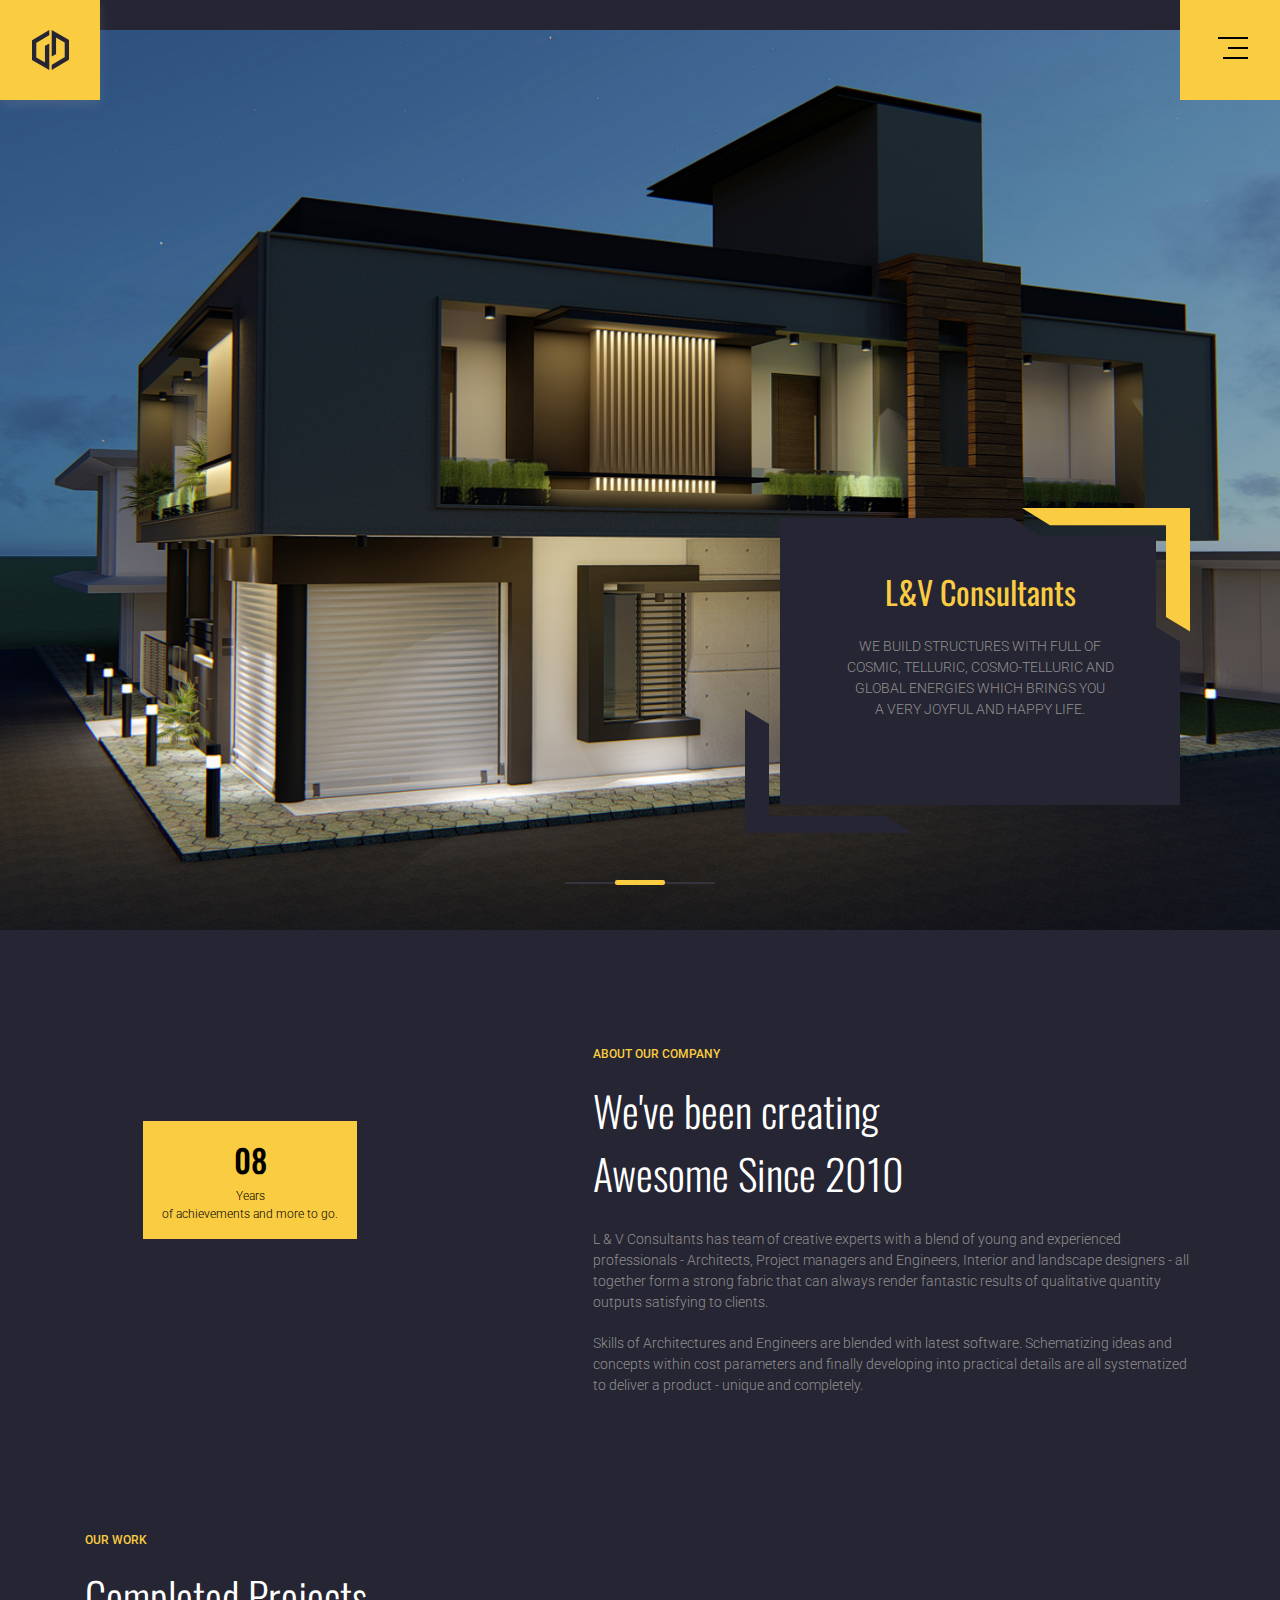
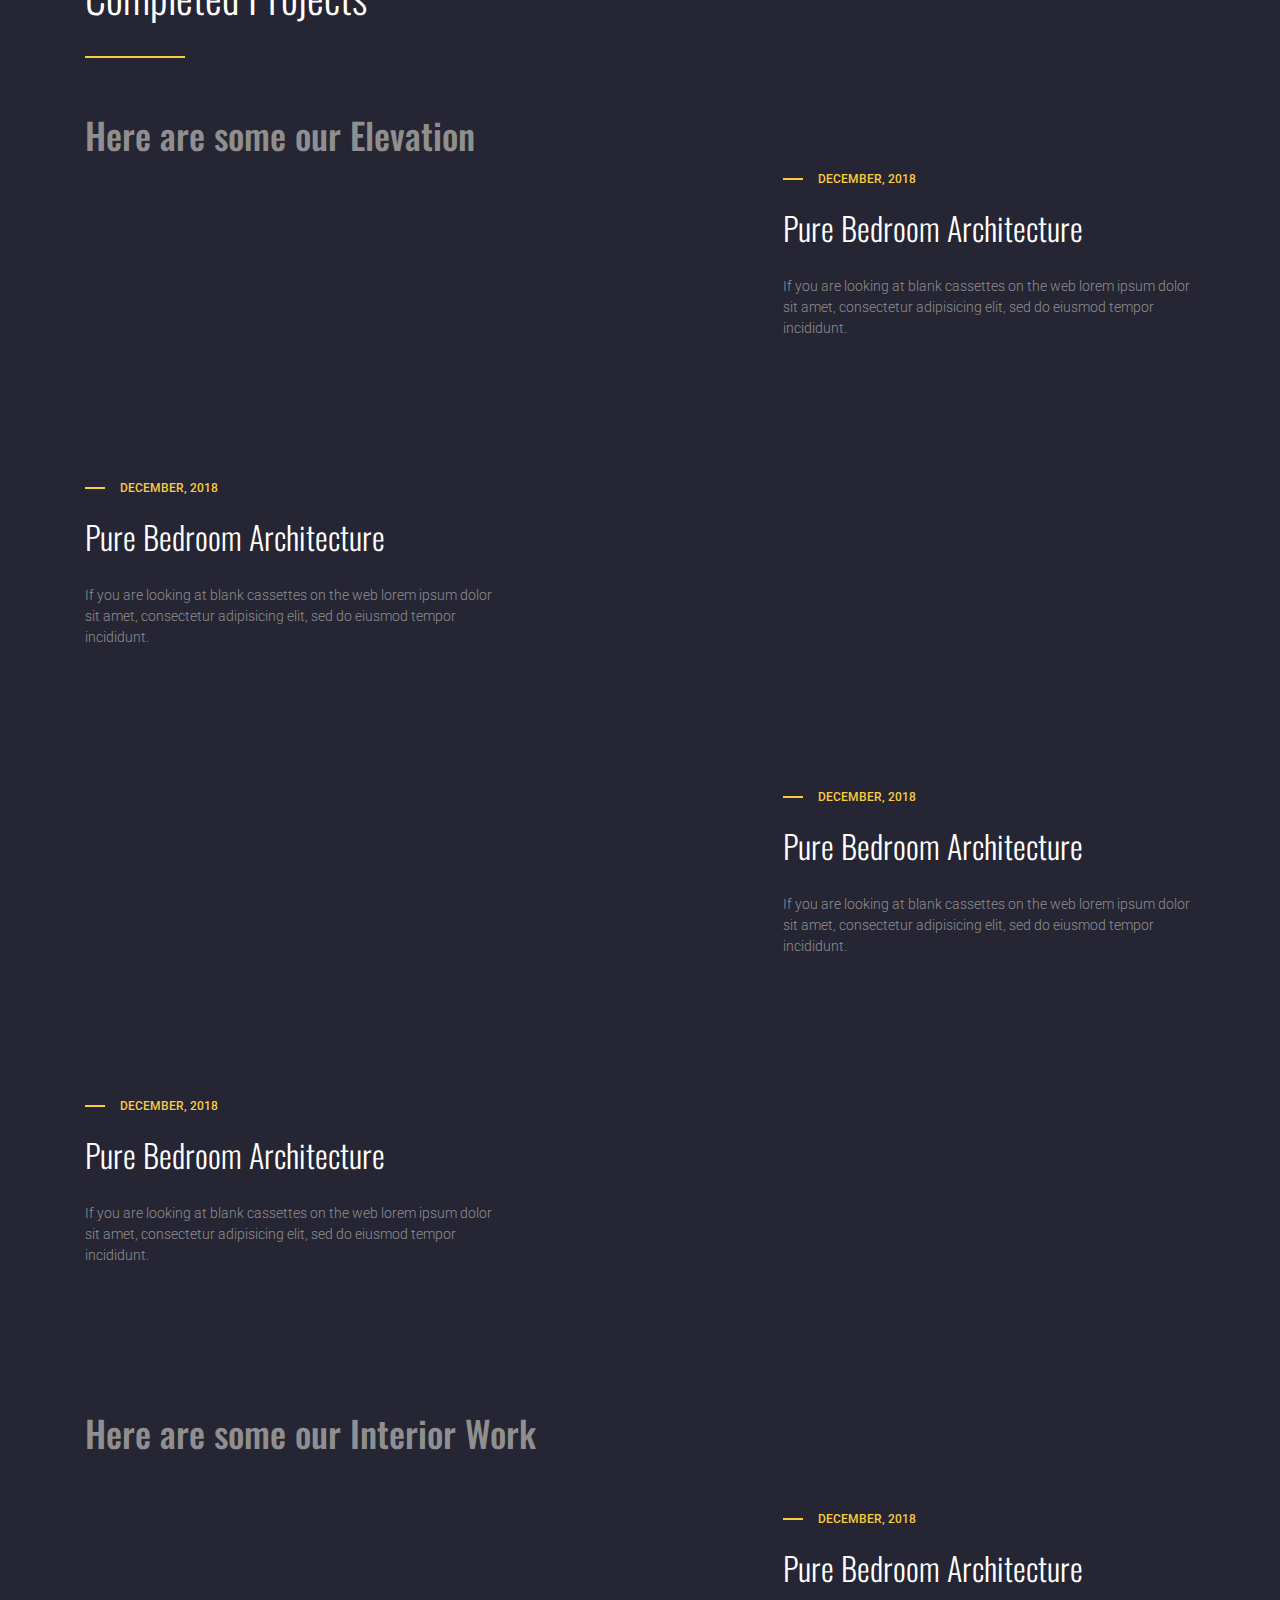
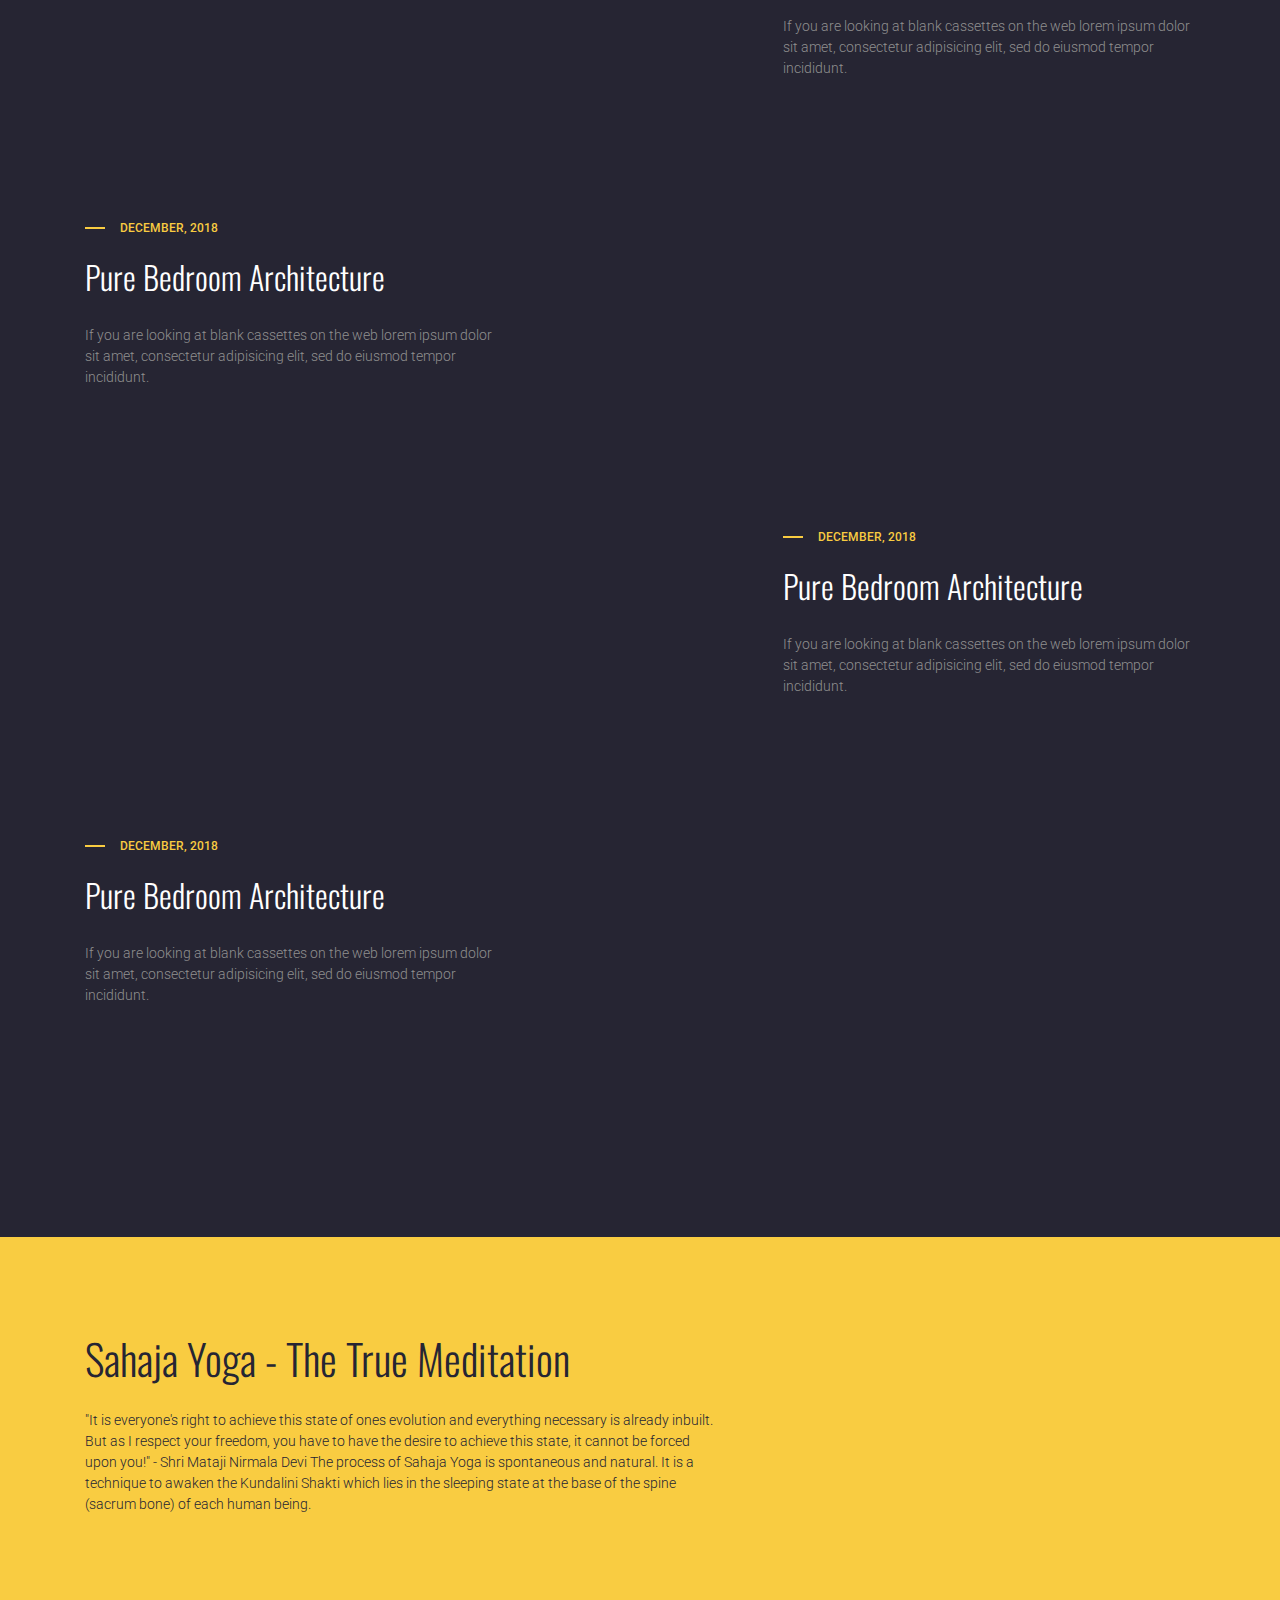
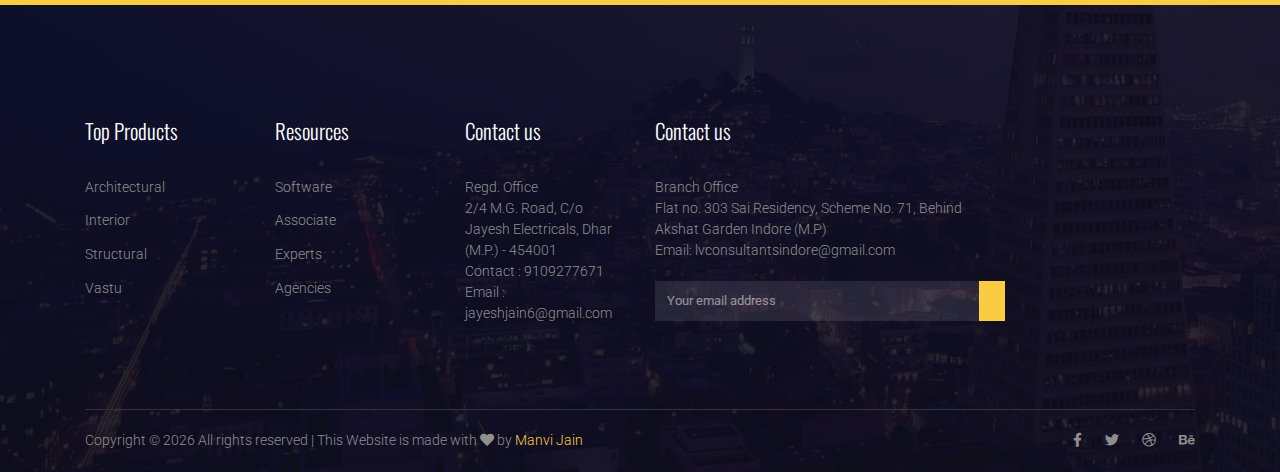
==== commit 1acc8fec: "updated3" ====
--- a/index.html
+++ b/index.html
@@ -47,25 +47,6 @@
         <li>
           <a href="service.html">Service</a>
         </li>
-        <!-- <li>
-          <a href="#">Pages</a>
-          <ul class="list">
-            <li>
-              <a href="elements.html">Elements</a>
-            </li>
-          </ul>
-        </li> -->
-        <!-- <li>
-          <a href="#">Blog</a>
-          <ul class="list">
-            <li>
-              <a href="blog.html">Blog</a>
-            </li>
-            <li>
-              <a href="single-blog.html">Blog Details</a>
-            </li>
-          </ul>
-        </li> -->
         <li>
           <a href="contact.html">Contact</a>
         </li>
@@ -102,9 +83,6 @@
                   GLOBAL ENERGIES WHICH BRINGS YOU <br />
                   A VERY JOYFUL AND HAPPY LIFE.
                 </p>
-                <!-- <a class="btn btn--leftBorder btn--rightBorder" href="#/"
-                  >Details</a
-                > -->
                 <span class="hero__slideContent--right"></span>
               </div>
             </div>
@@ -120,9 +98,6 @@
                   GLOBAL ENERGIES WHICH BRINGS YOU <br />
                   A VERY JOYFUL AND HAPPY LIFE.
                 </p>
-                <!-- <a class="btn btn--leftBorder btn--rightBorder" href="#/"
-                  >Details</a
-                > -->
                 <span class="hero__slideContent--right"></span>
               </div>
             </div>
@@ -138,9 +113,6 @@
                   GLOBAL ENERGIES WHICH BRINGS YOU <br />
                   A VERY JOYFUL AND HAPPY LIFE.
                 </p>
-                <!-- <a class="btn btn--leftBorder btn--rightBorder" href="#/"
-                  >Details</a
-                > -->
                 <span class="hero__slideContent--right"></span>
               </div>
             </div>
@@ -154,12 +126,12 @@
         <div class="row align-items-center">
           <div class="col-md-5">
             <div class="about__img text-center text-md-left mb-5 mb-md-0">
-              <img class="img-fluid" src="img/about.png" alt="" />
+              <img class="img-fluid" src="img/about.jpg" alt="" />
               <a href="#/" class="about__img__date text-center">
-                <h3>26</h3>
+                <h3>08</h3>
                 <p>
                   Years <br />
-                  of Creativity
+                  of achievements and more to go.
                 </p>
               </a>
             </div>
@@ -169,77 +141,22 @@
               <h4 class="section-intro__title">About our Company</h4>
               <h2 class="section-intro__subtitle">
                 We've been creating <br />
-                Awesome Since 1992
+                Awesome Since 2010
               </h2>
             </div>
             <p>
-              If you are looking at blank cassettes on the web lorem ipsum dolor
-              sit amet, consectetur adipisicing elit, sed do eiusmod tempor
-              incididunt ut labore et dolore magna aliqua. Ut enim ad minim
-              veniam. Eiusmod tempor incididunt ut labore et dolore magna aliqua
-              consectetur adipisicing elit, sed do eiusmod tempor incididunt ut
-              labore et dolore magna aliqua.
-            </p>
-            <p>
-              If you are looking at blank cassettes on the web lorem ipsum dolor
-              sit amet, consectetur adipisicing elit, sed do eiusmod tempor
-              incididunt.
-            </p>
-            <a class="btn btn--rightBorder mt-4" href="#/">Read More</a>
-          </div>
-        </div>
-      </div>
-    </section>
-
-    <section class="overview">
-      <div class="container">
-        <div class="row">
-          <div class="col-sm-6 col-lg-4 col-xl-3 mb-4 mb-xl-0">
-            <div class="media align-items-center overview__single">
-              <span class="overview__single__icon"
-                ><i class="ti-crown"></i
-              ></span>
-              <div class="media-body">
-                <h3>286+</h3>
-                <p>Projects done</p>
-              </div>
-            </div>
-          </div>
-
-          <div class="col-sm-6 col-lg-4 col-xl-3 mb-4 mb-xl-0">
-            <div class="media align-items-center overview__single">
-              <span class="overview__single__icon"
-                ><i class="ti-face-smile"></i
-              ></span>
-              <div class="media-body">
-                <h3>942+</h3>
-                <p>Happy Clients</p>
-              </div>
-            </div>
-          </div>
-
-          <div class="col-sm-6 col-lg-4 col-xl-3 mb-4 mb-xl-0">
-            <div class="media align-items-center overview__single">
-              <span class="overview__single__icon"
-                ><i class="ti-user"></i
-              ></span>
-              <div class="media-body">
-                <h3>263+</h3>
-                <p>Real professionals</p>
-              </div>
-            </div>
-          </div>
-
-          <div class="col-sm-6 col-lg-4 col-xl-3 mb-4 mb-xl-0">
-            <div class="media align-items-center overview__single">
-              <span class="overview__single__icon"
-                ><i class="ti-gift"></i
-              ></span>
-              <div class="media-body">
-                <h3>2000+</h3>
-                <p>Cups of Coffee</p>
-              </div>
-            </div>
+              L & V Consultants has team of creative experts with a blend of
+              young and experienced professionals - Architects, Project managers
+              and Engineers, Interior and landscape designers - all together
+              form a strong fabric that can always render fantastic results of
+              qualitative quantity outputs satisfying to clients.
+            </p>
+            <p>
+              Skills of Architectures and Engineers are blended with latest
+              software. Schematizing ideas and concepts within cost parameters
+              and finally developing into practical details are all systematized
+              to deliver a product - unique and completely.
+            </p>
           </div>
         </div>
       </div>
@@ -248,16 +165,17 @@
     <section class="portfolio section-margin">
       <div class="container">
         <div class="section-intro">
-          <h4 class="section-intro__title">OUR PORTFOLIO</h4>
+          <h4 class="section-intro__title">OUR WORK</h4>
           <h2 class="section-intro__subtitle bottom-border">
-            Latest Completed Projects
+            Completed Projects
           </h2>
+          <h1>Here are some our Elevation</h1>
         </div>
 
         <div class="row align-items-end pb-md-5 mb-4">
           <div class="col-md-7 mb-4 mb-md-0">
             <div class="portfolio__img">
-              <img class="img-fluid" src="img/portfolio1.png" alt="" />
+              <img class="img-fluid" src="img/portfolio1.jpg" alt="" />
             </div>
           </div>
           <div class="col-md-5 mb-5 pl-xl-5">
@@ -271,7 +189,7 @@
               incididunt.
             </p>
 
-            <a class="btn btn--rightBorder mt-3" href="#/">Read More</a>
+            <!-- <a class="btn btn--rightBorder mt-3" href="#/">Read More</a> -->
           </div>
         </div>
 
@@ -287,11 +205,11 @@
               incididunt.
             </p>
 
-            <a class="btn btn--rightBorder mt-3" href="#/">Read More</a>
+            <!-- <a class="btn btn--rightBorder mt-3" href="#/">Read More</a> -->
           </div>
           <div class="col-md-7 mb-4 mb-md-0 order-1 order-md-2">
             <div class="portfolio__img">
-              <img class="img-fluid" src="img/portfolio2.png" alt="" />
+              <img class="img-fluid" src="img/portfolio2.jpg" alt="" />
             </div>
           </div>
         </div>
@@ -299,7 +217,7 @@
         <div class="row align-items-end pb-md-5 mb-4">
           <div class="col-md-7 mb-4 mb-md-0">
             <div class="portfolio__img">
-              <img class="img-fluid" src="img/portfolio3.png" alt="" />
+              <img class="img-fluid" src="img/portfolio5.jpg" alt="" />
             </div>
           </div>
 
@@ -313,8 +231,6 @@
               sit amet, consectetur adipisicing elit, sed do eiusmod tempor
               incididunt.
             </p>
-
-            <a class="btn btn--rightBorder mt-3" href="#/">Read More</a>
           </div>
         </div>
 
@@ -329,21 +245,96 @@
               sit amet, consectetur adipisicing elit, sed do eiusmod tempor
               incididunt.
             </p>
-
-            <a class="btn btn--rightBorder mt-3" href="#/">Read More</a>
           </div>
 
           <div class="col-md-7 order-1 order-md-2 mb-4 mb-md-0">
             <div class="portfolio__img">
-              <img class="img-fluid" src="img/portfolio4.png" alt="" />
-            </div>
-          </div>
-        </div>
-
-        <div class="text-center pt-2">
-          <button class="btn btn--rightBorder btn--leftBorder">
-            Load More Projects
-          </button>
+              <img class="img-fluid" src="img/portfolio6.jpg" alt="" />
+            </div>
+          </div>
+        </div>
+        <h1>Here are some our Interior Work</h1>
+        <br />
+        <br />
+
+        <div class="row align-items-end pb-md-5 mb-4">
+          <div class="col-md-7 mb-4 mb-md-0">
+            <div class="portfolio__img">
+              <img class="img-fluid" src="img/portfolio3.jpg" alt="" />
+            </div>
+          </div>
+          <div class="col-md-5 mb-5 pl-xl-5">
+            <h4 class="section-intro__title left-border">December, 2018</h4>
+            <h2 class="section-intro__subtitle small">
+              Pure Bedroom Architecture
+            </h2>
+            <p>
+              If you are looking at blank cassettes on the web lorem ipsum dolor
+              sit amet, consectetur adipisicing elit, sed do eiusmod tempor
+              incididunt.
+            </p>
+          </div>
+        </div>
+
+        <div class="row align-items-end pb-md-5 mb-4">
+          <div class="col-md-5 mb-5 pr-xl-5 order-2 order-md-1">
+            <h4 class="section-intro__title left-border">December, 2018</h4>
+            <h2 class="section-intro__subtitle small">
+              Pure Bedroom Architecture
+            </h2>
+            <p>
+              If you are looking at blank cassettes on the web lorem ipsum dolor
+              sit amet, consectetur adipisicing elit, sed do eiusmod tempor
+              incididunt.
+            </p>
+          </div>
+
+          <div class="col-md-7 order-1 order-md-2 mb-4 mb-md-0">
+            <div class="portfolio__img">
+              <img class="img-fluid" src="img/portfolio4.jpg" alt="" />
+            </div>
+          </div>
+        </div>
+
+        <div class="row align-items-end pb-md-5 mb-4">
+          <div class="col-md-7 mb-4 mb-md-0">
+            <div class="portfolio__img">
+              <img class="img-fluid" src="img/portfolio7.jpg" alt="" />
+            </div>
+          </div>
+          <div class="col-md-5 mb-5 pl-xl-5">
+            <h4 class="section-intro__title left-border">December, 2018</h4>
+            <h2 class="section-intro__subtitle small">
+              Pure Bedroom Architecture
+            </h2>
+            <p>
+              If you are looking at blank cassettes on the web lorem ipsum dolor
+              sit amet, consectetur adipisicing elit, sed do eiusmod tempor
+              incididunt.
+            </p>
+          </div>
+        </div>
+
+        <div class="row align-items-end pb-md-5 mb-4">
+          <div class="col-md-5 mb-5 pr-xl-5 order-2 order-md-1">
+            <h4 class="section-intro__title left-border">December, 2018</h4>
+            <h2 class="section-intro__subtitle small">
+              Pure Bedroom Architecture
+            </h2>
+            <p>
+              If you are looking at blank cassettes on the web lorem ipsum dolor
+              sit amet, consectetur adipisicing elit, sed do eiusmod tempor
+              incididunt.
+            </p>
+
+            <!-- <a class="btn btn--rightBorder mt-3" href="#/">Read More</a> -->
+          </div>
+
+          <div class="col-md-7 order-1 order-md-2 mb-4 mb-md-0">
+            <div class="portfolio__img">
+              <img class="img-fluid" src="img/portfolio8.jpg" alt="" />
+            </div>
+          </div>
         </div>
       </div>
     </section>
@@ -353,24 +344,29 @@
         <div class="row align-items-center">
           <div class="col-lg-7 mb-4 mb-lg-0">
             <h2 class="section-intro__subtitle">
-              Get to Know Project Estimate?
-            </h2>
-            <p>
-              There is a moment in the life of any aspiring astronomer that it
-              is time to buy that first telescope. It’s exciting to think about
-              setting up your own viewing station whether that is on the deck
+              Sahaja Yoga - The True Meditation
+            </h2>
+            <p>
+              "It is everyone's right to achieve this state of ones evolution
+              and everything necessary is already inbuilt. But as I respect your
+              freedom, you have to have the desire to achieve this state, it
+              cannot be forced upon you!" - Shri Mataji Nirmala Devi The process
+              of Sahaja Yoga is spontaneous and natural. It is a technique to
+              awaken the Kundalini Shakti which lies in the sleeping state at
+              the base of the spine (sacrum bone) of each human being.
             </p>
           </div>
           <div class="col-lg-5 text-center text-lg-right">
-            <a class="btn btn-dark btn--leftBorder btn--rightBorder" href="#/"
-              >Get Estimate</a
-            >
+            <!-- <a class="btn btn-dark btn--leftBorder btn--rightBorder" href="#/"
+              >https://www.sahajayoga.org.in/</a
+            > -->
+            <img class="img-fluid" src="img/sahajayoga.png" alt="" />
           </div>
         </div>
       </div>
     </section>
 
-    <section class="testimonial section-margin">
+    <!-- <section class="testimonial section-margin">
       <div class="container">
         <div class="section-intro">
           <h4 class="section-intro__title">OUR Testimonial</h4>
@@ -482,7 +478,7 @@
           </div>
         </div>
       </div>
-    </section>
+    </section> -->
 
     <footer class="footer footer-bg">
       <div class="container">
@@ -490,42 +486,48 @@
           <div class="col-sm-4 col-lg-2 mb-4 mb-lg-0 text-left">
             <h3 class="footer__title">Top Products</h3>
             <ul class="footer__link">
-              <li><a href="#/">managed Website</a></li>
-              <li><a href="#/">Manage Reputation</a></li>
-              <li><a href="#/">power Tools</a></li>
-              <li><a href="#/">Marketing Service</a></li>
+              <li><a href="#/">Architectural</a></li>
+              <li><a href="#/">Interior</a></li>
+              <li><a href="#/">Structural</a></li>
+              <li><a href="#/">vastu</a></li>
             </ul>
           </div>
-          <div class="col-sm-4 col-lg-2 mb-4 mb-lg-0 text-left">
+          <!-- <div class="col-sm-4 col-lg-2 mb-4 mb-lg-0 text-left">
             <h3 class="footer__title">Quick Links</h3>
             <ul class="footer__link">
-              <li><a href="#/">Jobs</a></li>
-              <li><a href="#/">Brand Assets</a></li>
+              <li><a href="#/">software</a></li>
+              <li><a href="#/">Associate</a></li>
               <li><a href="#/">Investor Relations</a></li>
               <li><a href="#/">Terms of Service</a></li>
             </ul>
-          </div>
-          <div class="col-sm-4 col-lg-2 mb-4 mb-lg-0 text-left">
-            <h3 class="footer__title">Features</h3>
-            <ul class="footer__link">
-              <li><a href="#/">Jobs</a></li>
-              <li><a href="#/">Brand Assets</a></li>
-              <li><a href="#/">Investor Relations</a></li>
-              <li><a href="#/">Terms of Service</a></li>
-            </ul>
-          </div>
+          </div> -->
+
           <div class="col-sm-4 col-lg-2 mb-4 mb-lg-0 text-left">
             <h3 class="footer__title">Resources</h3>
             <ul class="footer__link">
-              <li><a href="#/">Guides</a></li>
-              <li><a href="#/">Research</a></li>
+              <li><a href="#/">Software</a></li>
+              <li><a href="#/">Associate</a></li>
               <li><a href="#/">Experts</a></li>
               <li><a href="#/">Agencies</a></li>
             </ul>
           </div>
+          <div class="col-sm-4 col-lg-2 mb-4 mb-lg-0 text-left">
+            <h3 class="footer__title">Contact us</h3>
+            <p>
+              Regd. Office <br />
+              2/4 M.G. Road, C/o Jayesh Electricals, Dhar (M.P.) - 454001 <br />
+              Contact : 9109277671 <br />
+              Email : jayeshjain6@gmail.com <br />
+            </p>
+          </div>
+
           <div class="col-sm-8 col-lg-4 mb-4 mb-lg-0 text-left">
-            <h3 class="footer__title">Newsletter</h3>
-            <p>You can trust us. we only send promo offers,</p>
+            <h3 class="footer__title">Contact us</h3>
+            <p>
+              Branch Office <br />Flat no. 303 Sai Residency, Scheme No. 71,
+              Behind Akshat Garden Indore (M.P) <br />
+              Email: lvconsultantsindore@gmail.com
+            </p>
             <form action="" class="form-subscribe">
               <div class="input-group">
                 <input
@@ -554,7 +556,7 @@
             </script>
             All rights reserved | This Website is made with
             <i class="fa fa-heart" aria-hidden="true"></i> by
-            <a href="https://colorlib.com" target="_blank">Manvi jain</a>
+            <a href="https://colorlib.com" target="_blank">Manvi Jain</a>
             <!-- Link back to Colorlib can't be removed. Template is licensed under CC BY 3.0. -->
           </p>
           <ul class="social-icons mt-2 mt-sm-0">
